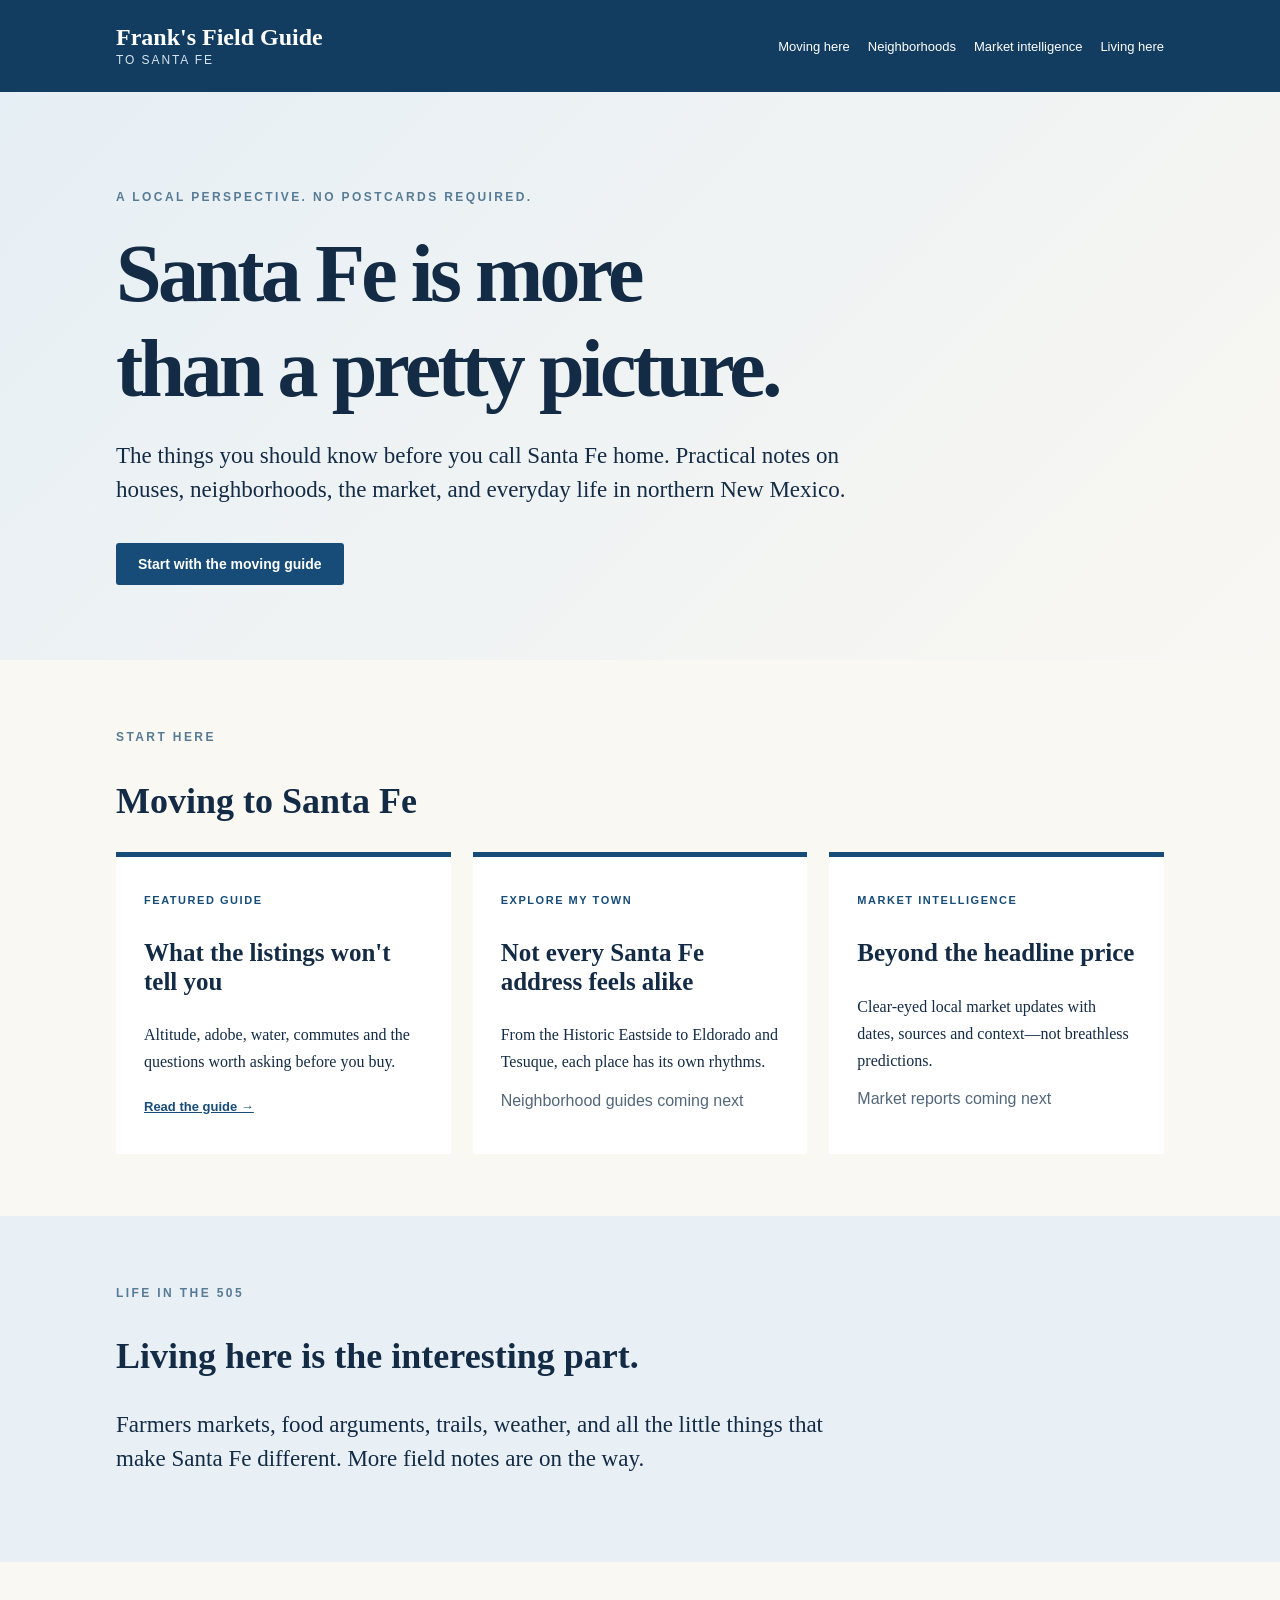
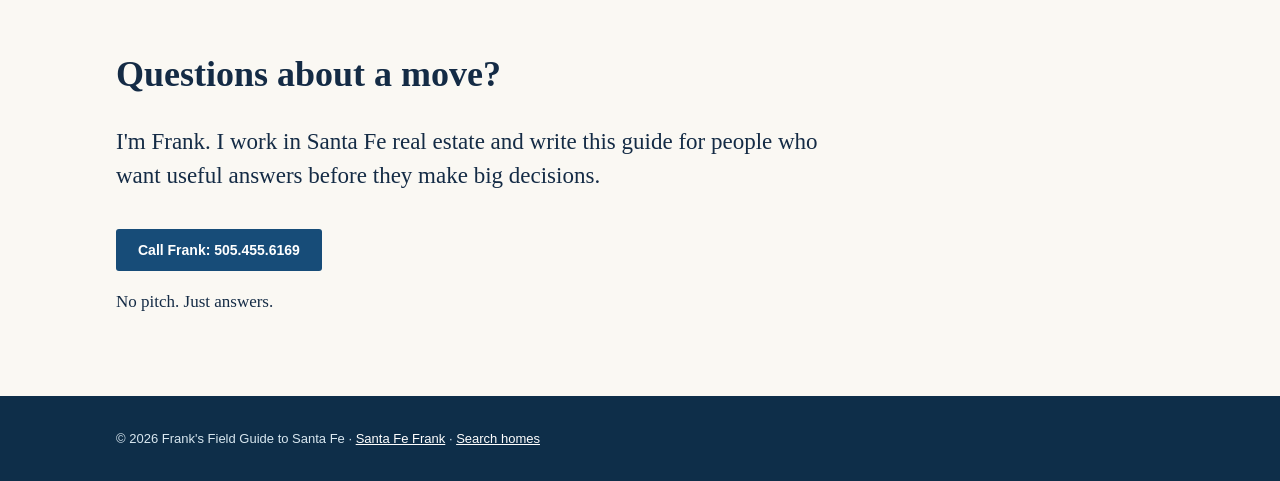
==== index.html @ 2423ae5b "Build Field Guide v0.9 homepage" ====
<!doctype html><html lang="en"><head><meta charset="utf-8"><meta name="viewport" content="width=device-width,initial-scale=1"><meta name="description" content="Frank's Field Guide to Santa Fe: practical local intelligence on moving, neighborhoods, housing and living in Santa Fe, New Mexico."><title>Frank's Field Guide to Santa Fe</title><link rel="stylesheet" href="styles.css"></head><body><header class="mast"><div class="wrap"><a class="brand" href="./">Frank's Field Guide<small>to Santa Fe</small></a><nav aria-label="Main navigation"><a href="#moving">Moving here</a><a href="#neighborhoods">Neighborhoods</a><a href="#market">Market intelligence</a><a href="#living">Living here</a></nav></div></header><main><section class="hero"><div class="wrap"><span class="eyebrow">A local perspective. No postcards required.</span><h1>Santa Fe is more<br>than a pretty picture.</h1><p class="lead">The things you should know before you call Santa Fe home. Practical notes on houses, neighborhoods, the market, and everyday life in northern New Mexico.</p><a class="button" href="moving-to-santa-fe.html">Start with the moving guide</a></div></section><section class="section" id="moving"><div class="wrap"><span class="eyebrow">Start here</span><h2>Moving to Santa Fe</h2><div class="cards"><article class="card"><span class="tag">Featured guide</span><h3>What the listings won't tell you</h3><p>Altitude, adobe, water, commutes and the questions worth asking before you buy.</p><a href="moving-to-santa-fe.html">Read the guide →</a></article><article class="card" id="neighborhoods"><span class="tag">Explore my town</span><h3>Not every Santa Fe address feels alike</h3><p>From the Historic Eastside to Eldorado and Tesuque, each place has its own rhythms.</p><p class="meta">Neighborhood guides coming next</p></article><article class="card" id="market"><span class="tag">Market intelligence</span><h3>Beyond the headline price</h3><p>Clear-eyed local market updates with dates, sources and context—not breathless predictions.</p><p class="meta">Market reports coming next</p></article></div></div></section><section class="section feature" id="living"><div class="wrap"><span class="eyebrow">Life in the 505</span><h2>Living here is the interesting part.</h2><p class="lead">Farmers markets, food arguments, trails, weather, and all the little things that make Santa Fe different. More field notes are on the way.</p></div></section><section class="section"><div class="wrap"><h2>Questions about a move?</h2><p class="lead">I'm Frank. I work in Santa Fe real estate and write this guide for people who want useful answers before they make big decisions.</p><a class="button" href="tel:+15054556169">Call Frank: 505.455.6169</a><p>No pitch. Just answers.</p></div></section></main><footer><div class="wrap">© 2026 Frank's Field Guide to Santa Fe · <a href="https://santafefrank.com">Santa Fe Frank</a> · <a href="https://homes.santafefrank.com">Search homes</a></div></footer></body></html>
---- styles.css ----
:root{--ink:#142b45;--blue:#174c78;--pale:#edf3f7;--cream:#faf8f3;--gold:#ba8754}*{box-sizing:border-box}body{margin:0;background:var(--cream);color:var(--ink);font:17px/1.7 Georgia,serif}a{color:var(--blue)}.wrap{max-width:1100px;margin:auto;padding:0 26px}.mast{background:#123c60;color:white;padding:24px 0}.mast .wrap{display:flex;justify-content:space-between;align-items:center;gap:20px;flex-wrap:wrap}.brand{font-size:24px;font-weight:bold;line-height:1.15;color:white;text-decoration:none}.brand small{display:block;font:12px/1.4 Arial,sans-serif;letter-spacing:.16em;text-transform:uppercase;color:#d7e5ef}nav{display:flex;gap:18px;flex-wrap:wrap}nav a{color:white;text-decoration:none;font:13px Arial,sans-serif}.hero{padding:90px 0 75px;background:linear-gradient(135deg,#e6eff5,#f9f7f2)}.eyebrow{font:700 12px Arial,sans-serif;letter-spacing:.2em;text-transform:uppercase;color:#587b95}h1,h2,h3{line-height:1.15}h1{font-size:clamp(42px,7vw,82px);letter-spacing:-.045em;margin:16px 0}h2{font-size:36px}h3{font-size:25px}p.lead{font-size:23px;max-width:740px;line-height:1.5}.button{display:inline-block;background:var(--blue);color:white;padding:13px 22px;text-decoration:none;font:700 14px Arial,sans-serif;border-radius:3px;margin-top:12px}.section{padding:62px 0}.cards{display:grid;grid-template-columns:repeat(3,1fr);gap:22px}.card{background:white;padding:28px;border-top:5px solid var(--blue);min-height:260px}.card p{font-size:16px}.card a{font:700 13px Arial,sans-serif}.tag{font:700 11px Arial,sans-serif;text-transform:uppercase;letter-spacing:.14em;color:var(--blue)}.feature{background:#e8f0f5}.article{max-width:760px;margin:auto;padding:60px 25px 90px}.article h1{font-size:clamp(40px,6vw,68px)}.article h2{margin-top:52px;font-size:30px}.article p,.article li{font-size:19px}.meta{font:13px Arial,sans-serif;color:#53677a}.cta{background:#123c60;color:white;padding:35px;margin-top:50px}.cta a{color:white}footer{background:#0e2e49;color:#d8e7f0;padding:35px 0;font:13px Arial,sans-serif}footer a{color:white}@media(max-width:700px){.cards{grid-template-columns:1fr}.hero{padding:60px 0}.mast .wrap{display:block}nav{margin-top:18px}.card{min-height:auto}}
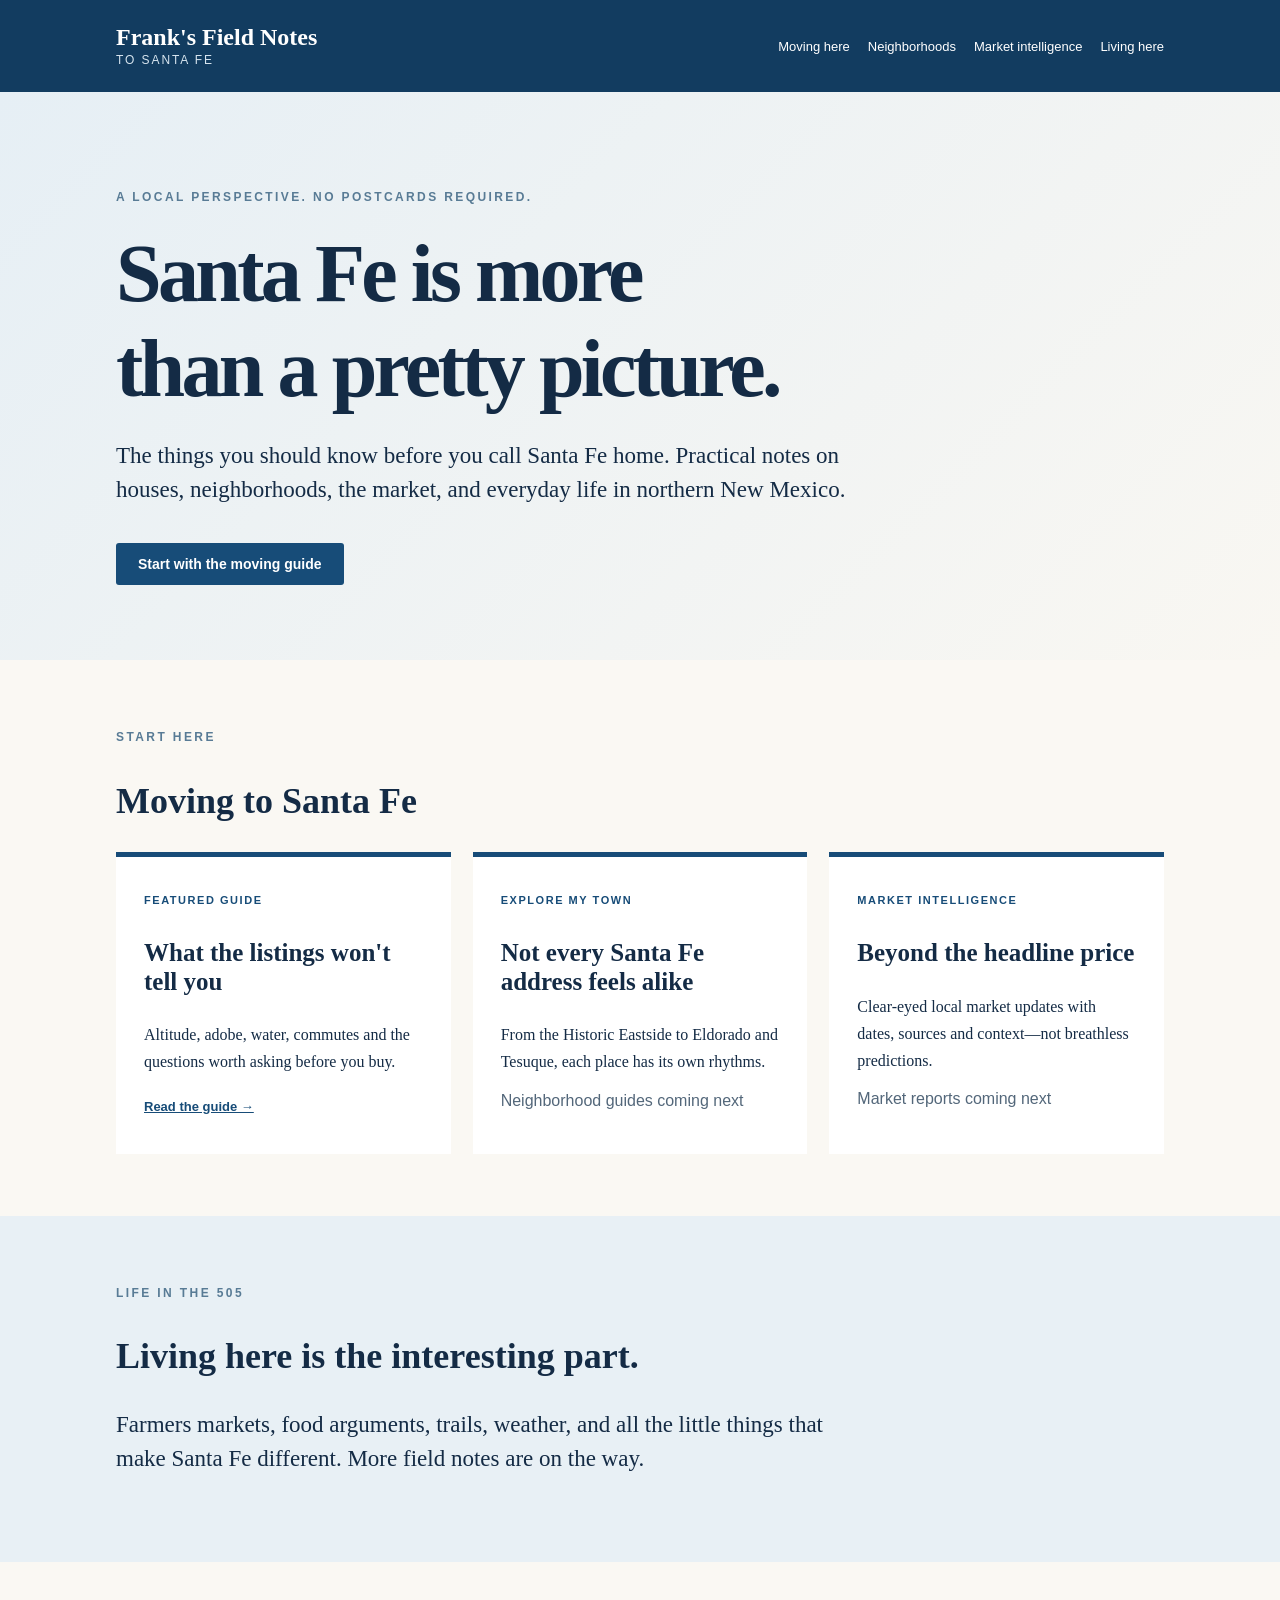
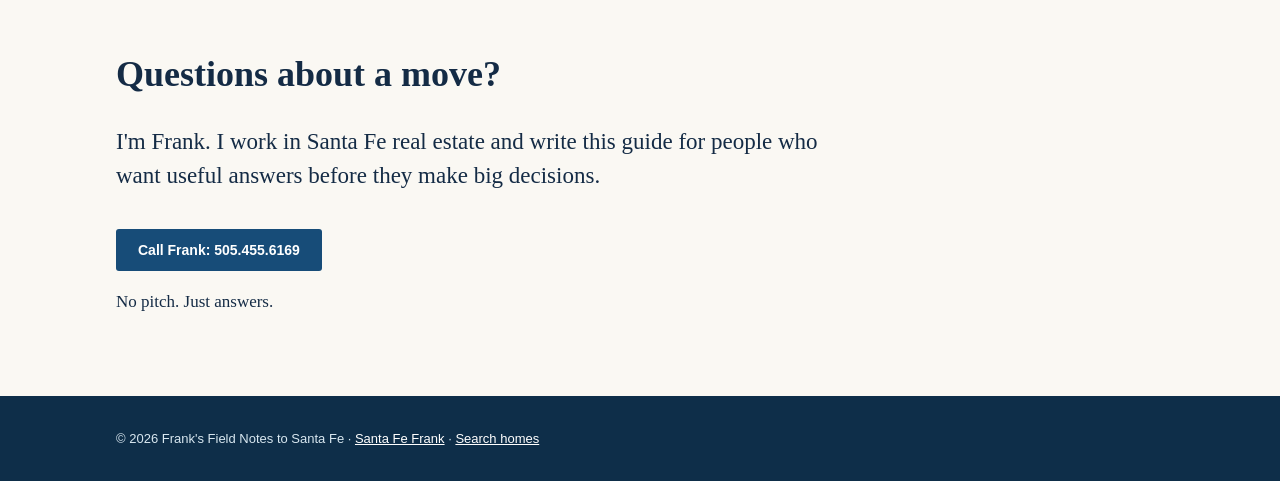
==== commit b2305abd: "Rename publication to Frank's Field Notes" ====
--- a/index.html
+++ b/index.html
@@ -1 +1 @@
-<!doctype html><html lang="en"><head><meta charset="utf-8"><meta name="viewport" content="width=device-width,initial-scale=1"><meta name="description" content="Frank's Field Guide to Santa Fe: practical local intelligence on moving, neighborhoods, housing and living in Santa Fe, New Mexico."><title>Frank's Field Guide to Santa Fe</title><link rel="stylesheet" href="styles.css"></head><body><header class="mast"><div class="wrap"><a class="brand" href="./">Frank's Field Guide<small>to Santa Fe</small></a><nav aria-label="Main navigation"><a href="#moving">Moving here</a><a href="#neighborhoods">Neighborhoods</a><a href="#market">Market intelligence</a><a href="#living">Living here</a></nav></div></header><main><section class="hero"><div class="wrap"><span class="eyebrow">A local perspective. No postcards required.</span><h1>Santa Fe is more<br>than a pretty picture.</h1><p class="lead">The things you should know before you call Santa Fe home. Practical notes on houses, neighborhoods, the market, and everyday life in northern New Mexico.</p><a class="button" href="moving-to-santa-fe.html">Start with the moving guide</a></div></section><section class="section" id="moving"><div class="wrap"><span class="eyebrow">Start here</span><h2>Moving to Santa Fe</h2><div class="cards"><article class="card"><span class="tag">Featured guide</span><h3>What the listings won't tell you</h3><p>Altitude, adobe, water, commutes and the questions worth asking before you buy.</p><a href="moving-to-santa-fe.html">Read the guide →</a></article><article class="card" id="neighborhoods"><span class="tag">Explore my town</span><h3>Not every Santa Fe address feels alike</h3><p>From the Historic Eastside to Eldorado and Tesuque, each place has its own rhythms.</p><p class="meta">Neighborhood guides coming next</p></article><article class="card" id="market"><span class="tag">Market intelligence</span><h3>Beyond the headline price</h3><p>Clear-eyed local market updates with dates, sources and context—not breathless predictions.</p><p class="meta">Market reports coming next</p></article></div></div></section><section class="section feature" id="living"><div class="wrap"><span class="eyebrow">Life in the 505</span><h2>Living here is the interesting part.</h2><p class="lead">Farmers markets, food arguments, trails, weather, and all the little things that make Santa Fe different. More field notes are on the way.</p></div></section><section class="section"><div class="wrap"><h2>Questions about a move?</h2><p class="lead">I'm Frank. I work in Santa Fe real estate and write this guide for people who want useful answers before they make big decisions.</p><a class="button" href="tel:+15054556169">Call Frank: 505.455.6169</a><p>No pitch. Just answers.</p></div></section></main><footer><div class="wrap">© 2026 Frank's Field Guide to Santa Fe · <a href="https://santafefrank.com">Santa Fe Frank</a> · <a href="https://homes.santafefrank.com">Search homes</a></div></footer></body></html>+<!doctype html><html lang="en"><head><meta charset="utf-8"><meta name="viewport" content="width=device-width,initial-scale=1"><meta name="description" content="Frank's Field Notes to Santa Fe: practical local intelligence on moving, neighborhoods, housing and living in Santa Fe, New Mexico."><title>Frank's Field Notes to Santa Fe</title><link rel="stylesheet" href="styles.css"></head><body><header class="mast"><div class="wrap"><a class="brand" href="./">Frank's Field Notes<small>to Santa Fe</small></a><nav aria-label="Main navigation"><a href="#moving">Moving here</a><a href="#neighborhoods">Neighborhoods</a><a href="#market">Market intelligence</a><a href="#living">Living here</a></nav></div></header><main><section class="hero"><div class="wrap"><span class="eyebrow">A local perspective. No postcards required.</span><h1>Santa Fe is more<br>than a pretty picture.</h1><p class="lead">The things you should know before you call Santa Fe home. Practical notes on houses, neighborhoods, the market, and everyday life in northern New Mexico.</p><a class="button" href="moving-to-santa-fe.html">Start with the moving guide</a></div></section><section class="section" id="moving"><div class="wrap"><span class="eyebrow">Start here</span><h2>Moving to Santa Fe</h2><div class="cards"><article class="card"><span class="tag">Featured guide</span><h3>What the listings won't tell you</h3><p>Altitude, adobe, water, commutes and the questions worth asking before you buy.</p><a href="moving-to-santa-fe.html">Read the guide →</a></article><article class="card" id="neighborhoods"><span class="tag">Explore my town</span><h3>Not every Santa Fe address feels alike</h3><p>From the Historic Eastside to Eldorado and Tesuque, each place has its own rhythms.</p><p class="meta">Neighborhood guides coming next</p></article><article class="card" id="market"><span class="tag">Market intelligence</span><h3>Beyond the headline price</h3><p>Clear-eyed local market updates with dates, sources and context—not breathless predictions.</p><p class="meta">Market reports coming next</p></article></div></div></section><section class="section feature" id="living"><div class="wrap"><span class="eyebrow">Life in the 505</span><h2>Living here is the interesting part.</h2><p class="lead">Farmers markets, food arguments, trails, weather, and all the little things that make Santa Fe different. More field notes are on the way.</p></div></section><section class="section"><div class="wrap"><h2>Questions about a move?</h2><p class="lead">I'm Frank. I work in Santa Fe real estate and write this guide for people who want useful answers before they make big decisions.</p><a class="button" href="tel:+15054556169">Call Frank: 505.455.6169</a><p>No pitch. Just answers.</p></div></section></main><footer><div class="wrap">© 2026 Frank's Field Notes to Santa Fe · <a href="https://santafefrank.com">Santa Fe Frank</a> · <a href="https://homes.santafefrank.com">Search homes</a></div></footer></body></html>
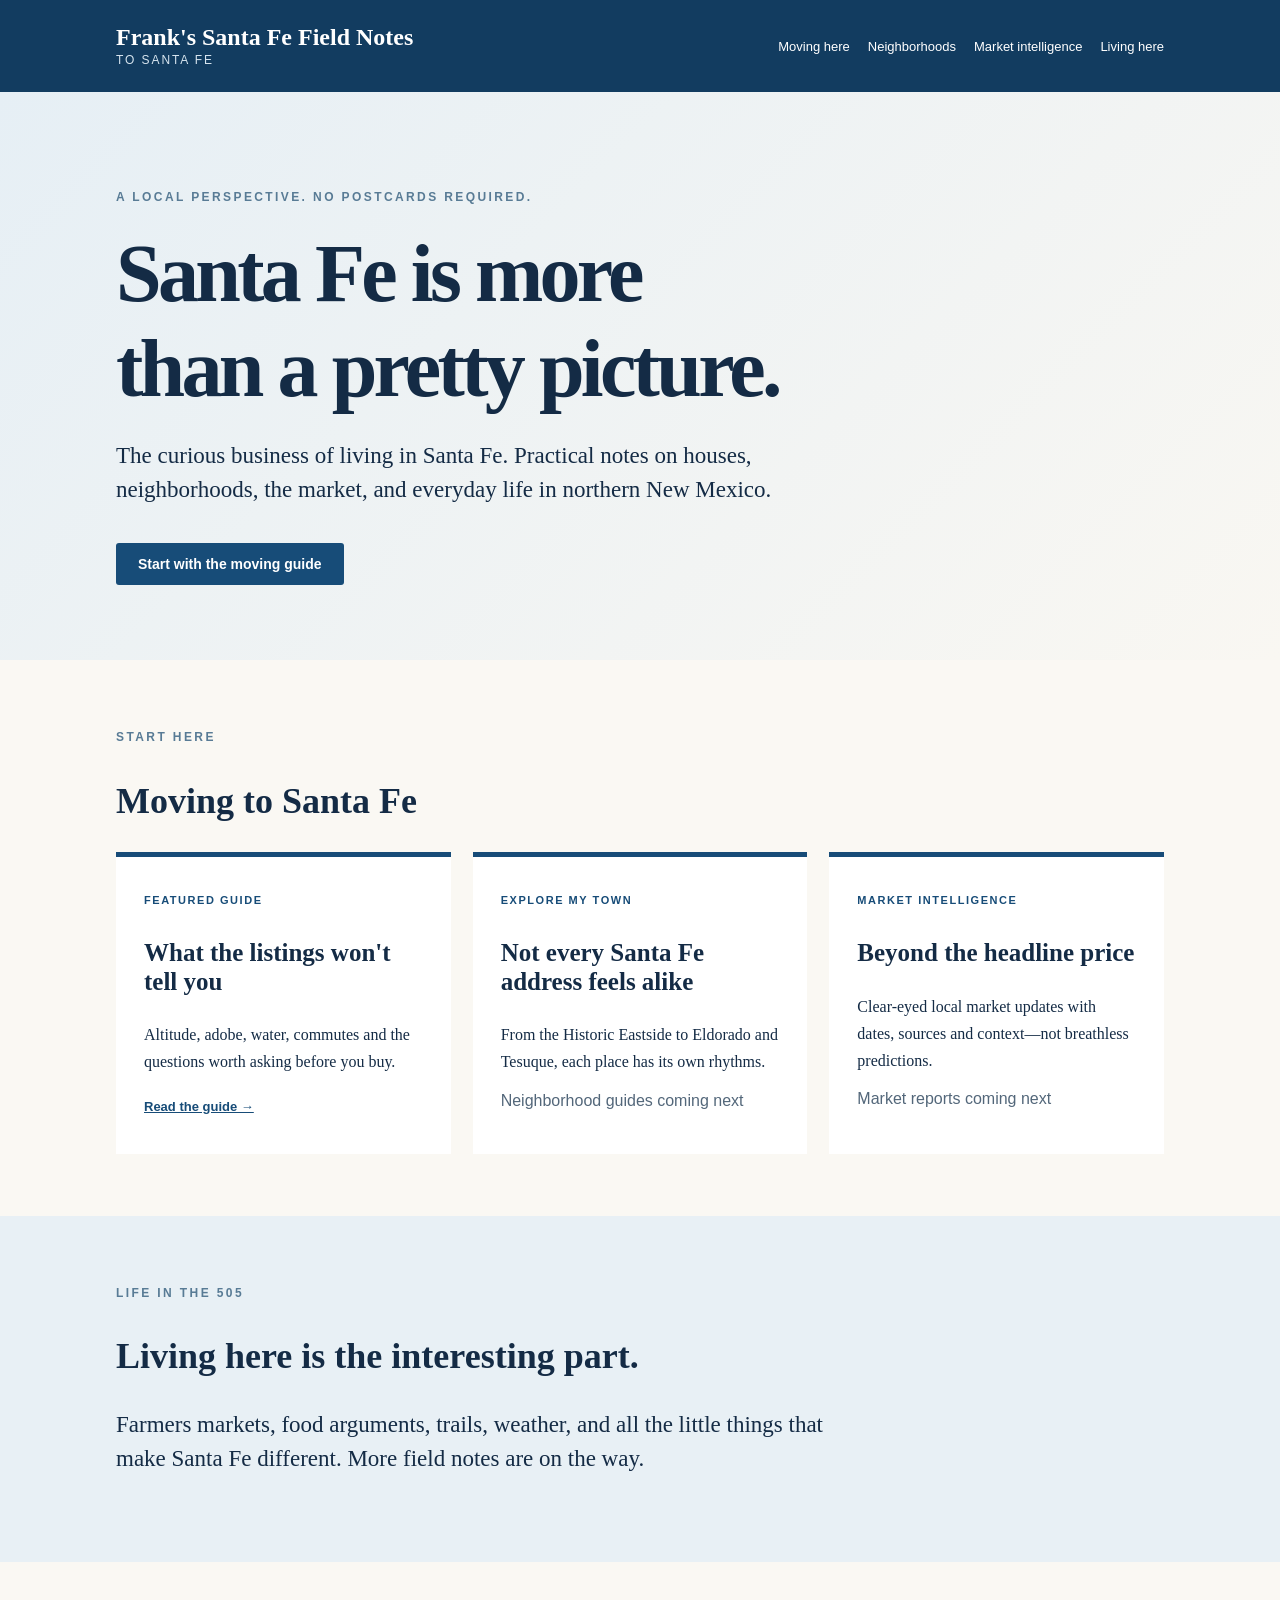
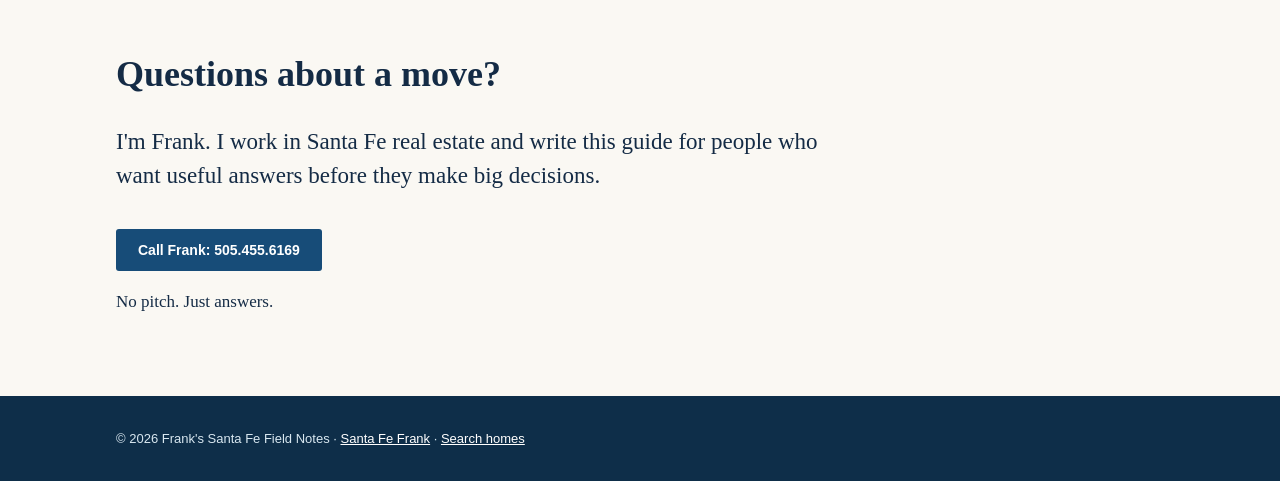
==== commit c3835cfe: "Adopt Frank's Santa Fe Field Notes publication name" ====
--- a/index.html
+++ b/index.html
@@ -1 +1 @@
-<!doctype html><html lang="en"><head><meta charset="utf-8"><meta name="viewport" content="width=device-width,initial-scale=1"><meta name="description" content="Frank's Field Notes to Santa Fe: practical local intelligence on moving, neighborhoods, housing and living in Santa Fe, New Mexico."><title>Frank's Field Notes to Santa Fe</title><link rel="stylesheet" href="styles.css"></head><body><header class="mast"><div class="wrap"><a class="brand" href="./">Frank's Field Notes<small>to Santa Fe</small></a><nav aria-label="Main navigation"><a href="#moving">Moving here</a><a href="#neighborhoods">Neighborhoods</a><a href="#market">Market intelligence</a><a href="#living">Living here</a></nav></div></header><main><section class="hero"><div class="wrap"><span class="eyebrow">A local perspective. No postcards required.</span><h1>Santa Fe is more<br>than a pretty picture.</h1><p class="lead">The things you should know before you call Santa Fe home. Practical notes on houses, neighborhoods, the market, and everyday life in northern New Mexico.</p><a class="button" href="moving-to-santa-fe.html">Start with the moving guide</a></div></section><section class="section" id="moving"><div class="wrap"><span class="eyebrow">Start here</span><h2>Moving to Santa Fe</h2><div class="cards"><article class="card"><span class="tag">Featured guide</span><h3>What the listings won't tell you</h3><p>Altitude, adobe, water, commutes and the questions worth asking before you buy.</p><a href="moving-to-santa-fe.html">Read the guide →</a></article><article class="card" id="neighborhoods"><span class="tag">Explore my town</span><h3>Not every Santa Fe address feels alike</h3><p>From the Historic Eastside to Eldorado and Tesuque, each place has its own rhythms.</p><p class="meta">Neighborhood guides coming next</p></article><article class="card" id="market"><span class="tag">Market intelligence</span><h3>Beyond the headline price</h3><p>Clear-eyed local market updates with dates, sources and context—not breathless predictions.</p><p class="meta">Market reports coming next</p></article></div></div></section><section class="section feature" id="living"><div class="wrap"><span class="eyebrow">Life in the 505</span><h2>Living here is the interesting part.</h2><p class="lead">Farmers markets, food arguments, trails, weather, and all the little things that make Santa Fe different. More field notes are on the way.</p></div></section><section class="section"><div class="wrap"><h2>Questions about a move?</h2><p class="lead">I'm Frank. I work in Santa Fe real estate and write this guide for people who want useful answers before they make big decisions.</p><a class="button" href="tel:+15054556169">Call Frank: 505.455.6169</a><p>No pitch. Just answers.</p></div></section></main><footer><div class="wrap">© 2026 Frank's Field Notes to Santa Fe · <a href="https://santafefrank.com">Santa Fe Frank</a> · <a href="https://homes.santafefrank.com">Search homes</a></div></footer></body></html>+<!doctype html><html lang="en"><head><meta charset="utf-8"><meta name="viewport" content="width=device-width,initial-scale=1"><meta name="description" content="Frank's Santa Fe Field Notes: practical local intelligence on moving, neighborhoods, housing and living in Santa Fe, New Mexico."><title>Frank's Santa Fe Field Notes</title><link rel="stylesheet" href="styles.css"></head><body><header class="mast"><div class="wrap"><a class="brand" href="./">Frank's Santa Fe Field Notes<small>to Santa Fe</small></a><nav aria-label="Main navigation"><a href="#moving">Moving here</a><a href="#neighborhoods">Neighborhoods</a><a href="#market">Market intelligence</a><a href="#living">Living here</a></nav></div></header><main><section class="hero"><div class="wrap"><span class="eyebrow">A local perspective. No postcards required.</span><h1>Santa Fe is more<br>than a pretty picture.</h1><p class="lead">The curious business of living in Santa Fe. Practical notes on houses, neighborhoods, the market, and everyday life in northern New Mexico.</p><a class="button" href="moving-to-santa-fe.html">Start with the moving guide</a></div></section><section class="section" id="moving"><div class="wrap"><span class="eyebrow">Start here</span><h2>Moving to Santa Fe</h2><div class="cards"><article class="card"><span class="tag">Featured guide</span><h3>What the listings won't tell you</h3><p>Altitude, adobe, water, commutes and the questions worth asking before you buy.</p><a href="moving-to-santa-fe.html">Read the guide →</a></article><article class="card" id="neighborhoods"><span class="tag">Explore my town</span><h3>Not every Santa Fe address feels alike</h3><p>From the Historic Eastside to Eldorado and Tesuque, each place has its own rhythms.</p><p class="meta">Neighborhood guides coming next</p></article><article class="card" id="market"><span class="tag">Market intelligence</span><h3>Beyond the headline price</h3><p>Clear-eyed local market updates with dates, sources and context—not breathless predictions.</p><p class="meta">Market reports coming next</p></article></div></div></section><section class="section feature" id="living"><div class="wrap"><span class="eyebrow">Life in the 505</span><h2>Living here is the interesting part.</h2><p class="lead">Farmers markets, food arguments, trails, weather, and all the little things that make Santa Fe different. More field notes are on the way.</p></div></section><section class="section"><div class="wrap"><h2>Questions about a move?</h2><p class="lead">I'm Frank. I work in Santa Fe real estate and write this guide for people who want useful answers before they make big decisions.</p><a class="button" href="tel:+15054556169">Call Frank: 505.455.6169</a><p>No pitch. Just answers.</p></div></section></main><footer><div class="wrap">© 2026 Frank's Santa Fe Field Notes · <a href="https://santafefrank.com">Santa Fe Frank</a> · <a href="https://homes.santafefrank.com">Search homes</a></div></footer></body></html>
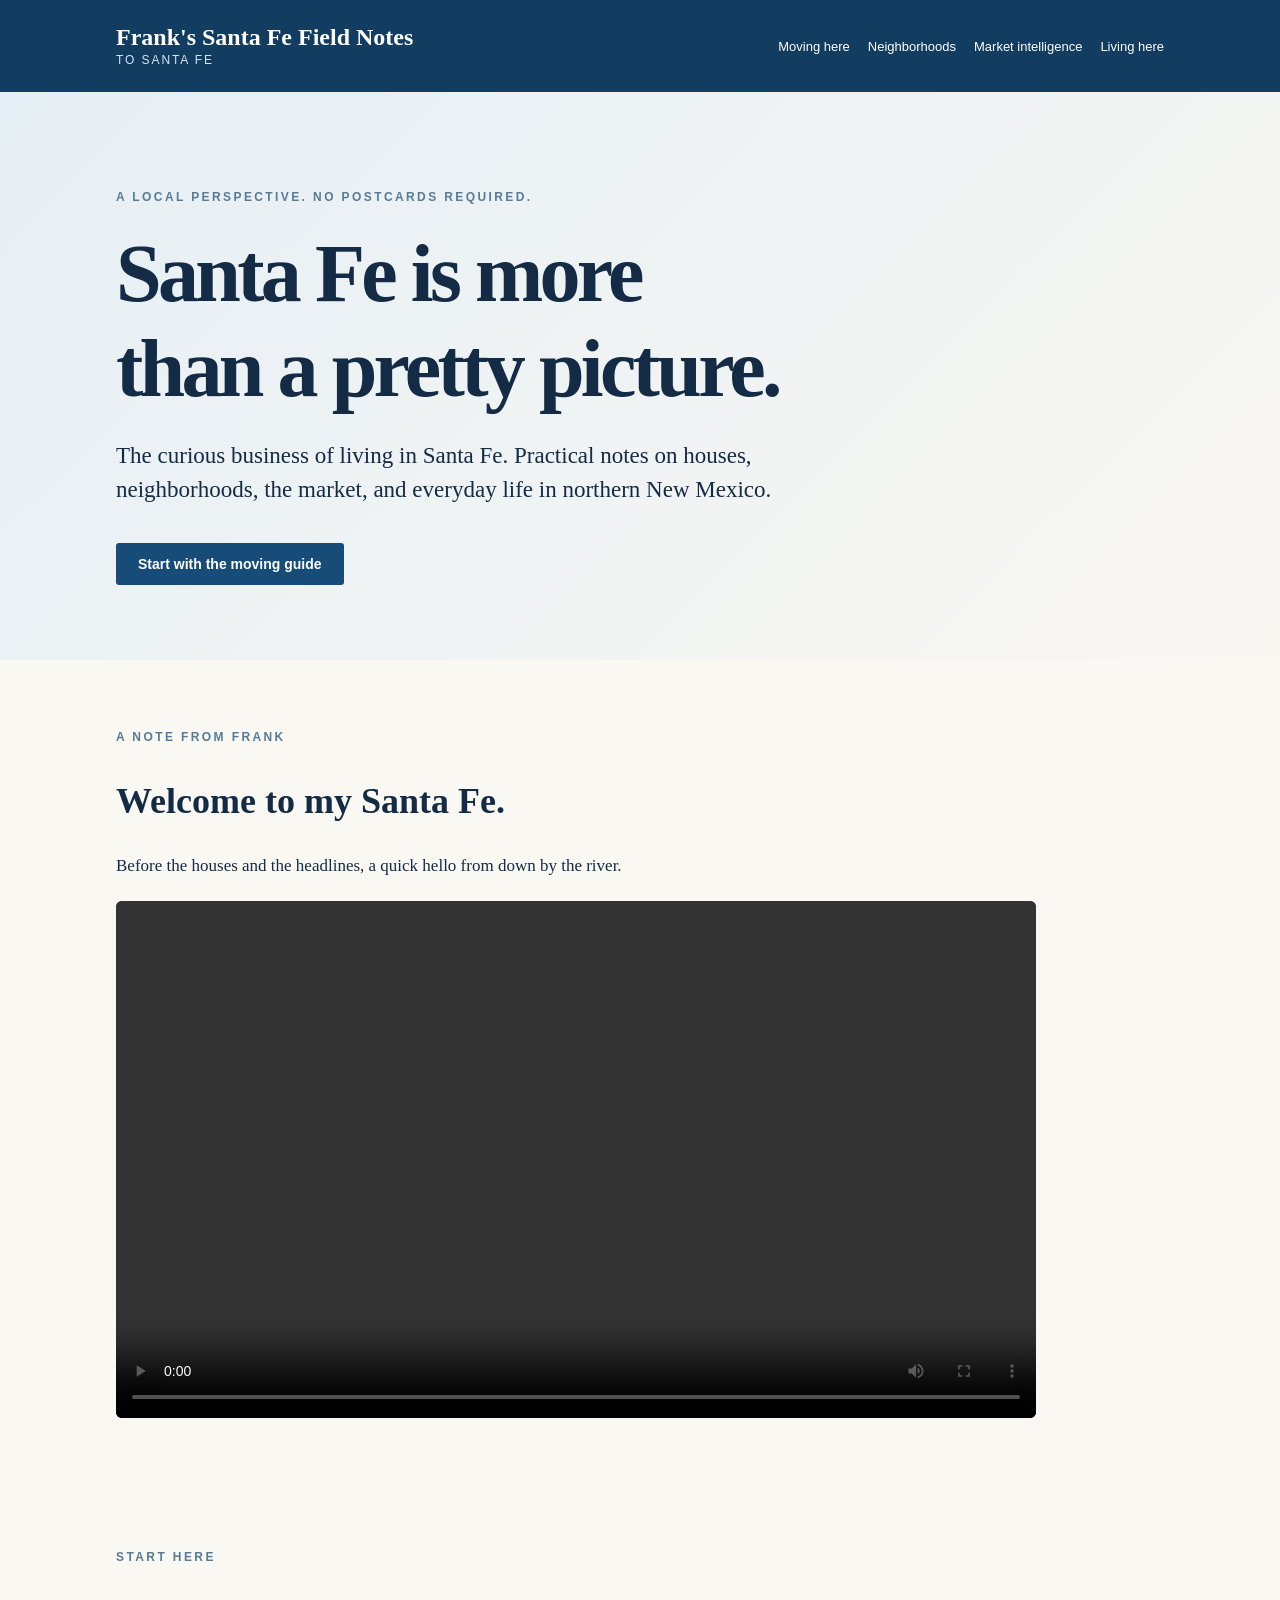
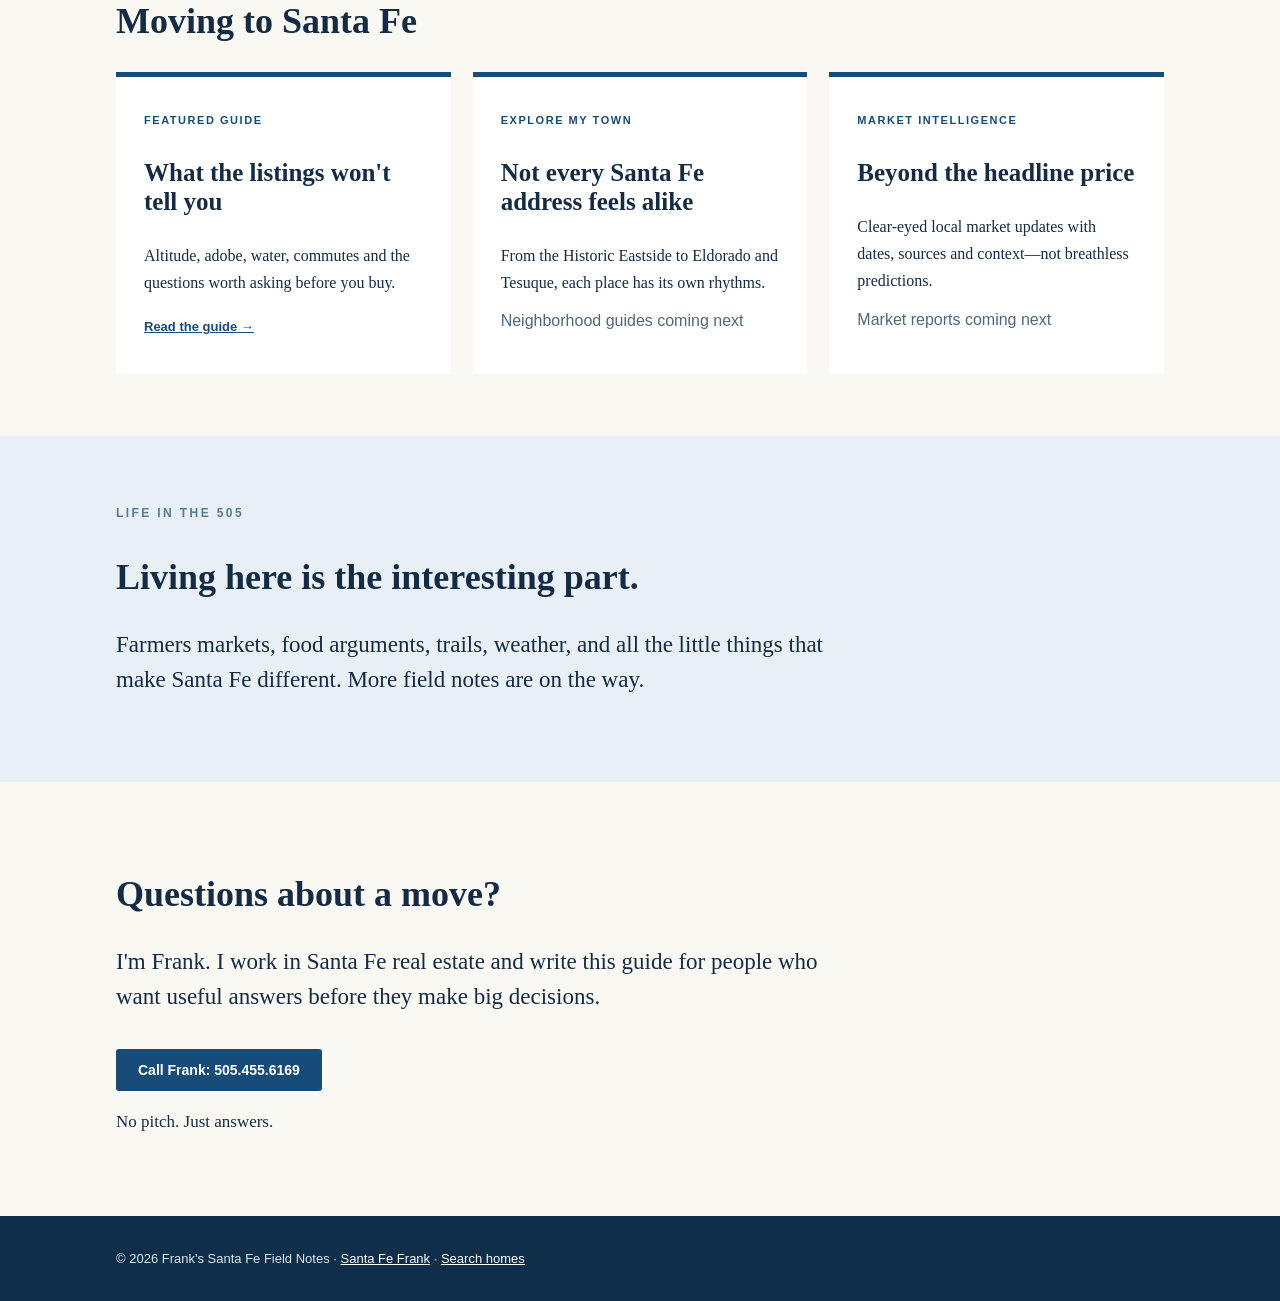
==== commit 5357bebc: "Add Frank's approved riverside introduction to homepage" ====
--- a/index.html
+++ b/index.html
@@ -1 +1 @@
-<!doctype html><html lang="en"><head><meta charset="utf-8"><meta name="viewport" content="width=device-width,initial-scale=1"><meta name="description" content="Frank's Santa Fe Field Notes: practical local intelligence on moving, neighborhoods, housing and living in Santa Fe, New Mexico."><title>Frank's Santa Fe Field Notes</title><link rel="stylesheet" href="styles.css"></head><body><header class="mast"><div class="wrap"><a class="brand" href="./">Frank's Santa Fe Field Notes<small>to Santa Fe</small></a><nav aria-label="Main navigation"><a href="#moving">Moving here</a><a href="#neighborhoods">Neighborhoods</a><a href="#market">Market intelligence</a><a href="#living">Living here</a></nav></div></header><main><section class="hero"><div class="wrap"><span class="eyebrow">A local perspective. No postcards required.</span><h1>Santa Fe is more<br>than a pretty picture.</h1><p class="lead">The curious business of living in Santa Fe. Practical notes on houses, neighborhoods, the market, and everyday life in northern New Mexico.</p><a class="button" href="moving-to-santa-fe.html">Start with the moving guide</a></div></section><section class="section" id="moving"><div class="wrap"><span class="eyebrow">Start here</span><h2>Moving to Santa Fe</h2><div class="cards"><article class="card"><span class="tag">Featured guide</span><h3>What the listings won't tell you</h3><p>Altitude, adobe, water, commutes and the questions worth asking before you buy.</p><a href="moving-to-santa-fe.html">Read the guide →</a></article><article class="card" id="neighborhoods"><span class="tag">Explore my town</span><h3>Not every Santa Fe address feels alike</h3><p>From the Historic Eastside to Eldorado and Tesuque, each place has its own rhythms.</p><p class="meta">Neighborhood guides coming next</p></article><article class="card" id="market"><span class="tag">Market intelligence</span><h3>Beyond the headline price</h3><p>Clear-eyed local market updates with dates, sources and context—not breathless predictions.</p><p class="meta">Market reports coming next</p></article></div></div></section><section class="section feature" id="living"><div class="wrap"><span class="eyebrow">Life in the 505</span><h2>Living here is the interesting part.</h2><p class="lead">Farmers markets, food arguments, trails, weather, and all the little things that make Santa Fe different. More field notes are on the way.</p></div></section><section class="section"><div class="wrap"><h2>Questions about a move?</h2><p class="lead">I'm Frank. I work in Santa Fe real estate and write this guide for people who want useful answers before they make big decisions.</p><a class="button" href="tel:+15054556169">Call Frank: 505.455.6169</a><p>No pitch. Just answers.</p></div></section></main><footer><div class="wrap">© 2026 Frank's Santa Fe Field Notes · <a href="https://santafefrank.com">Santa Fe Frank</a> · <a href="https://homes.santafefrank.com">Search homes</a></div></footer></body></html>+<!doctype html><html lang="en"><head><meta charset="utf-8"><meta name="viewport" content="width=device-width,initial-scale=1"><meta name="description" content="Frank's Santa Fe Field Notes: practical local intelligence on moving, neighborhoods, housing and living in Santa Fe, New Mexico."><title>Frank's Santa Fe Field Notes</title><link rel="stylesheet" href="styles.css"></head><body><header class="mast"><div class="wrap"><a class="brand" href="./">Frank's Santa Fe Field Notes<small>to Santa Fe</small></a><nav aria-label="Main navigation"><a href="#moving">Moving here</a><a href="#neighborhoods">Neighborhoods</a><a href="#market">Market intelligence</a><a href="#living">Living here</a></nav></div></header><main><section class="hero"><div class="wrap"><span class="eyebrow">A local perspective. No postcards required.</span><h1>Santa Fe is more<br>than a pretty picture.</h1><p class="lead">The curious business of living in Santa Fe. Practical notes on houses, neighborhoods, the market, and everyday life in northern New Mexico.</p><a class="button" href="moving-to-santa-fe.html">Start with the moving guide</a></div></section><section class="section intro-film" aria-labelledby="intro-film-title"><div class="wrap"><span class="eyebrow">A note from Frank</span><h2 id="intro-film-title">Welcome to my Santa Fe.</h2><p>Before the houses and the headlines, a quick hello from down by the river.</p><video controls playsinline preload="metadata" style="display:block;width:100%;max-width:920px;aspect-ratio:16/9;background:#102b43;border-radius:6px;margin-top:1.25rem" aria-label="Frank introduces Santa Fe Field Notes"><source src="Franks_Santa_Fe_Field_Notes_Intro_v3_clean_audio.mp4" type="video/mp4">Your browser does not support video playback. <a href="Franks_Santa_Fe_Field_Notes_Intro_v3_clean_audio.mp4">Watch the introduction</a>.</video></div></section><section class="section" id="moving"><div class="wrap"><span class="eyebrow">Start here</span><h2>Moving to Santa Fe</h2><div class="cards"><article class="card"><span class="tag">Featured guide</span><h3>What the listings won't tell you</h3><p>Altitude, adobe, water, commutes and the questions worth asking before you buy.</p><a href="moving-to-santa-fe.html">Read the guide →</a></article><article class="card" id="neighborhoods"><span class="tag">Explore my town</span><h3>Not every Santa Fe address feels alike</h3><p>From the Historic Eastside to Eldorado and Tesuque, each place has its own rhythms.</p><p class="meta">Neighborhood guides coming next</p></article><article class="card" id="market"><span class="tag">Market intelligence</span><h3>Beyond the headline price</h3><p>Clear-eyed local market updates with dates, sources and context—not breathless predictions.</p><p class="meta">Market reports coming next</p></article></div></div></section><section class="section feature" id="living"><div class="wrap"><span class="eyebrow">Life in the 505</span><h2>Living here is the interesting part.</h2><p class="lead">Farmers markets, food arguments, trails, weather, and all the little things that make Santa Fe different. More field notes are on the way.</p></div></section><section class="section"><div class="wrap"><h2>Questions about a move?</h2><p class="lead">I'm Frank. I work in Santa Fe real estate and write this guide for people who want useful answers before they make big decisions.</p><a class="button" href="tel:+15054556169">Call Frank: 505.455.6169</a><p>No pitch. Just answers.</p></div></section></main><footer><div class="wrap">© 2026 Frank's Santa Fe Field Notes · <a href="https://santafefrank.com">Santa Fe Frank</a> · <a href="https://homes.santafefrank.com">Search homes</a></div></footer></body></html>
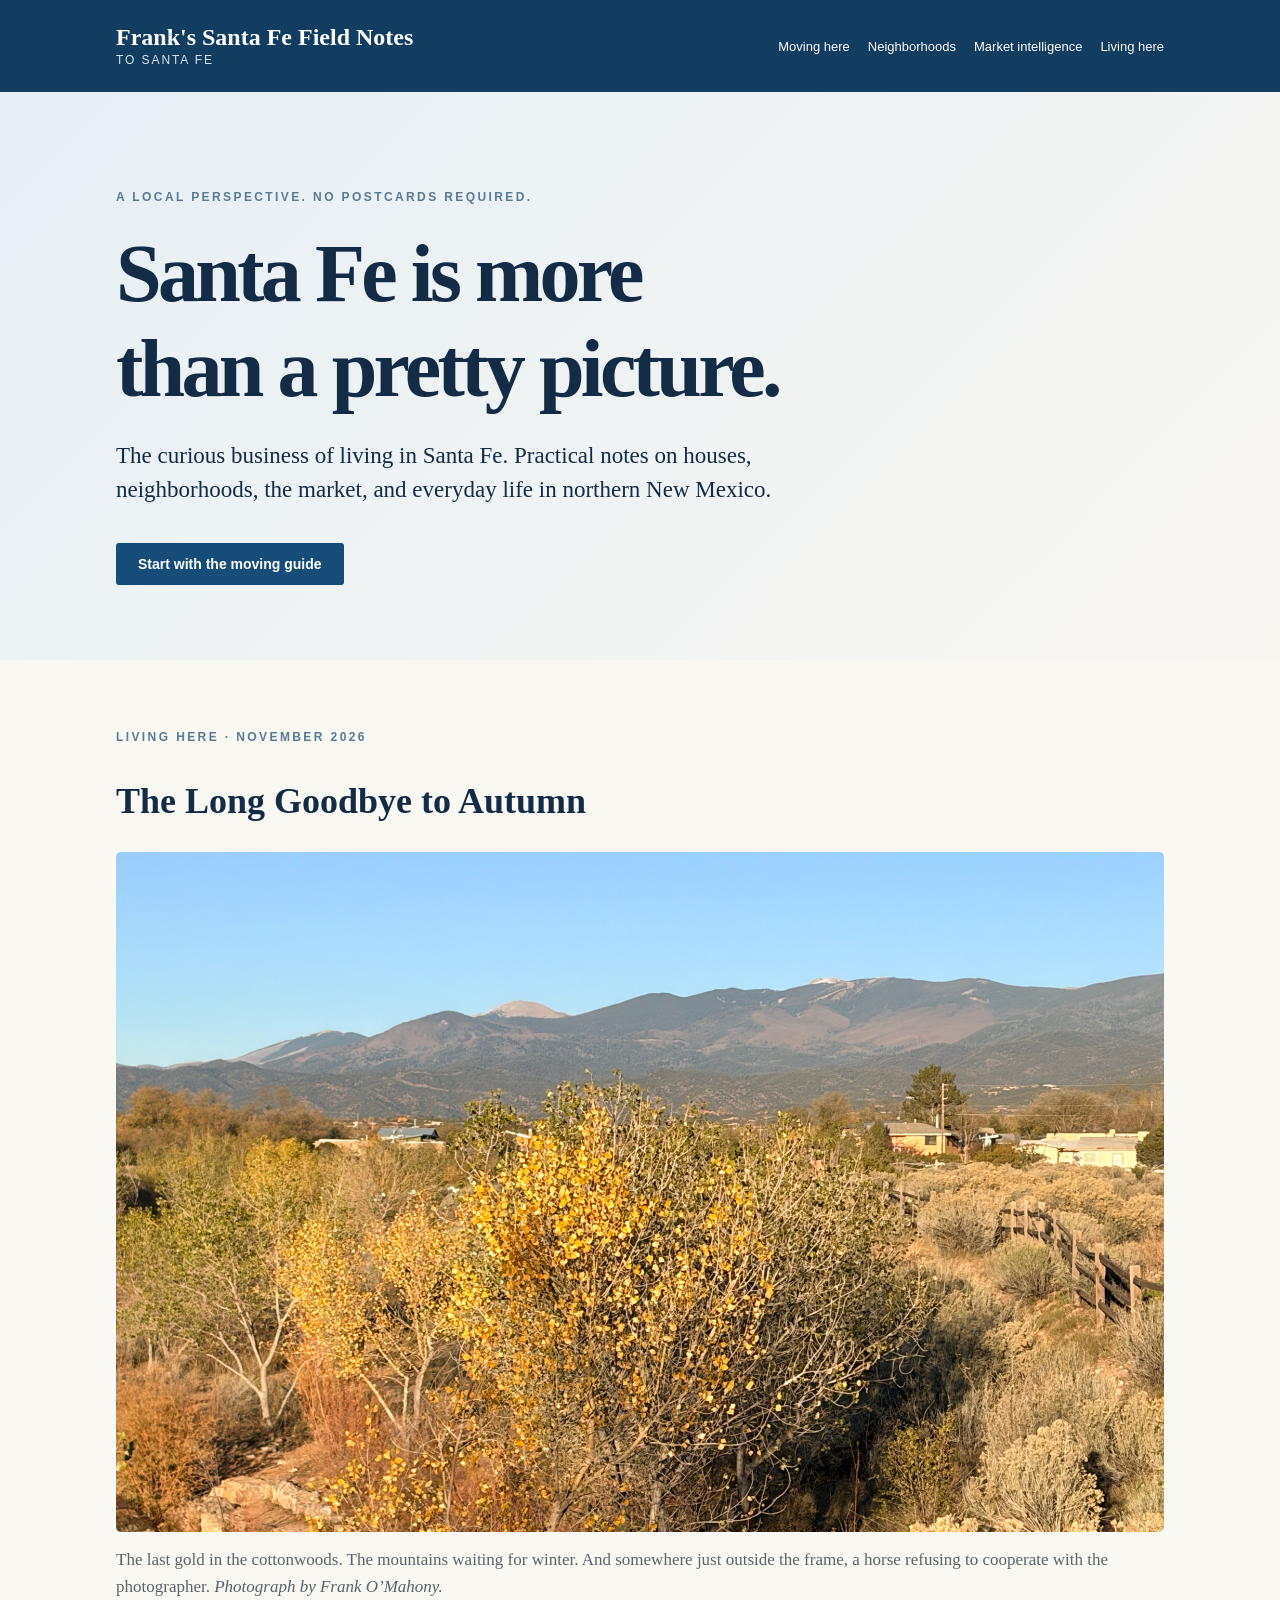
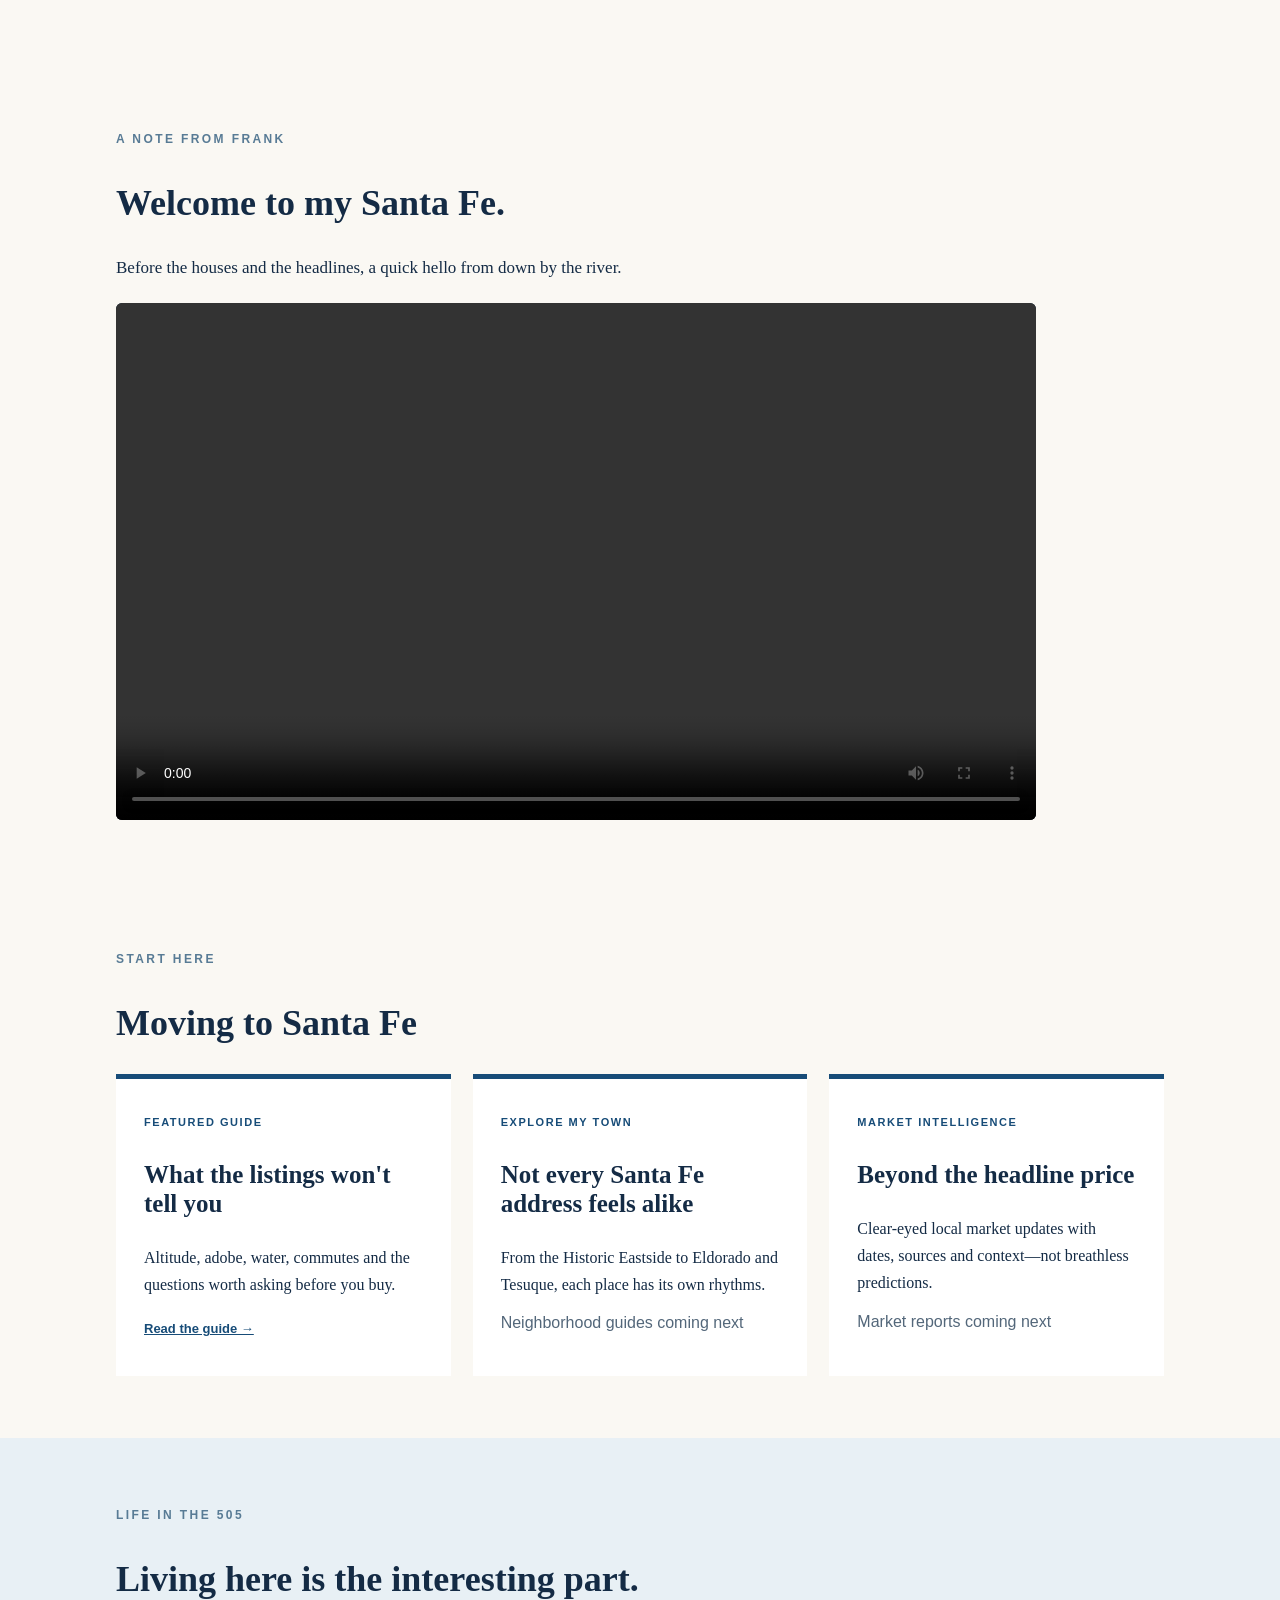
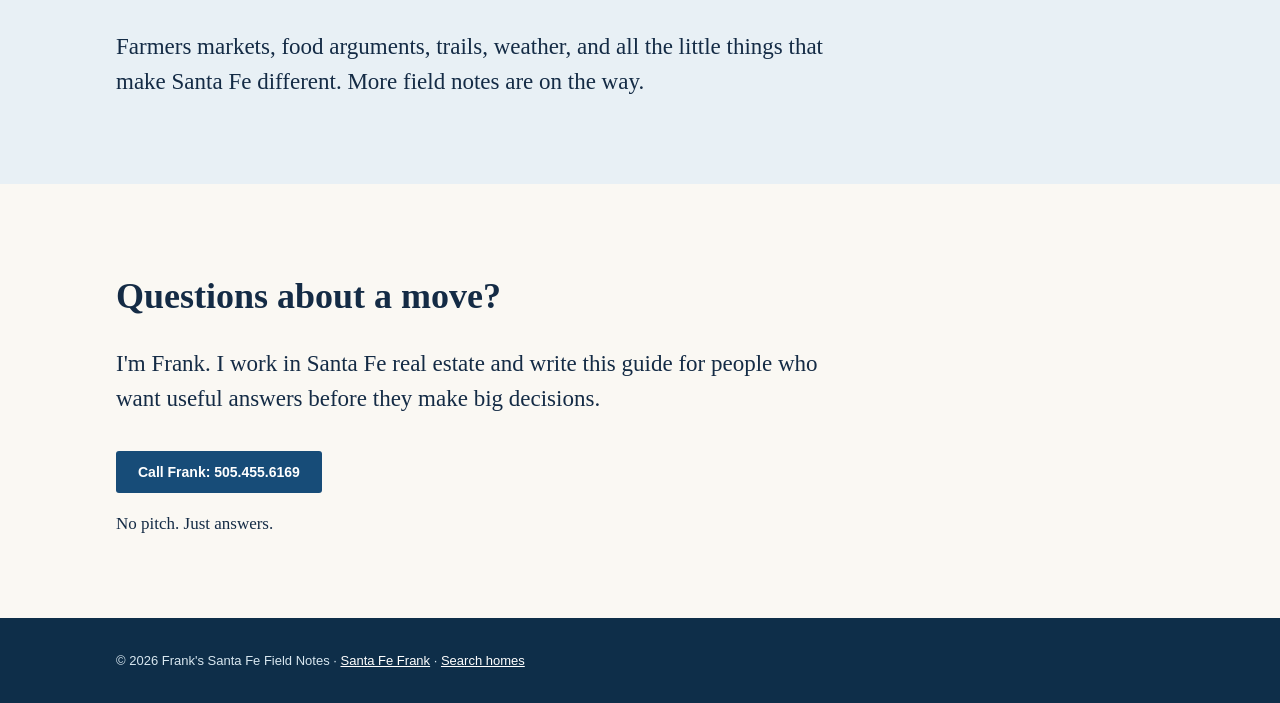
==== commit d32000af: "Feature Frank's late autumn Santa Fe photograph on homepage" ====
--- a/index.html
+++ b/index.html
@@ -1 +1 @@
-<!doctype html><html lang="en"><head><meta charset="utf-8"><meta name="viewport" content="width=device-width,initial-scale=1"><meta name="description" content="Frank's Santa Fe Field Notes: practical local intelligence on moving, neighborhoods, housing and living in Santa Fe, New Mexico."><title>Frank's Santa Fe Field Notes</title><link rel="stylesheet" href="styles.css"></head><body><header class="mast"><div class="wrap"><a class="brand" href="./">Frank's Santa Fe Field Notes<small>to Santa Fe</small></a><nav aria-label="Main navigation"><a href="#moving">Moving here</a><a href="#neighborhoods">Neighborhoods</a><a href="#market">Market intelligence</a><a href="#living">Living here</a></nav></div></header><main><section class="hero"><div class="wrap"><span class="eyebrow">A local perspective. No postcards required.</span><h1>Santa Fe is more<br>than a pretty picture.</h1><p class="lead">The curious business of living in Santa Fe. Practical notes on houses, neighborhoods, the market, and everyday life in northern New Mexico.</p><a class="button" href="moving-to-santa-fe.html">Start with the moving guide</a></div></section><section class="section intro-film" aria-labelledby="intro-film-title"><div class="wrap"><span class="eyebrow">A note from Frank</span><h2 id="intro-film-title">Welcome to my Santa Fe.</h2><p>Before the houses and the headlines, a quick hello from down by the river.</p><video controls playsinline preload="metadata" style="display:block;width:100%;max-width:920px;aspect-ratio:16/9;background:#102b43;border-radius:6px;margin-top:1.25rem" aria-label="Frank introduces Santa Fe Field Notes"><source src="Franks_Santa_Fe_Field_Notes_Intro_v3_clean_audio.mp4" type="video/mp4">Your browser does not support video playback. <a href="Franks_Santa_Fe_Field_Notes_Intro_v3_clean_audio.mp4">Watch the introduction</a>.</video></div></section><section class="section" id="moving"><div class="wrap"><span class="eyebrow">Start here</span><h2>Moving to Santa Fe</h2><div class="cards"><article class="card"><span class="tag">Featured guide</span><h3>What the listings won't tell you</h3><p>Altitude, adobe, water, commutes and the questions worth asking before you buy.</p><a href="moving-to-santa-fe.html">Read the guide →</a></article><article class="card" id="neighborhoods"><span class="tag">Explore my town</span><h3>Not every Santa Fe address feels alike</h3><p>From the Historic Eastside to Eldorado and Tesuque, each place has its own rhythms.</p><p class="meta">Neighborhood guides coming next</p></article><article class="card" id="market"><span class="tag">Market intelligence</span><h3>Beyond the headline price</h3><p>Clear-eyed local market updates with dates, sources and context—not breathless predictions.</p><p class="meta">Market reports coming next</p></article></div></div></section><section class="section feature" id="living"><div class="wrap"><span class="eyebrow">Life in the 505</span><h2>Living here is the interesting part.</h2><p class="lead">Farmers markets, food arguments, trails, weather, and all the little things that make Santa Fe different. More field notes are on the way.</p></div></section><section class="section"><div class="wrap"><h2>Questions about a move?</h2><p class="lead">I'm Frank. I work in Santa Fe real estate and write this guide for people who want useful answers before they make big decisions.</p><a class="button" href="tel:+15054556169">Call Frank: 505.455.6169</a><p>No pitch. Just answers.</p></div></section></main><footer><div class="wrap">© 2026 Frank's Santa Fe Field Notes · <a href="https://santafefrank.com">Santa Fe Frank</a> · <a href="https://homes.santafefrank.com">Search homes</a></div></footer></body></html>+<!doctype html><html lang="en"><head><meta charset="utf-8"><meta name="viewport" content="width=device-width,initial-scale=1"><meta name="description" content="Frank's Santa Fe Field Notes: practical local intelligence on moving, neighborhoods, housing and living in Santa Fe, New Mexico."><title>Frank's Santa Fe Field Notes</title><link rel="stylesheet" href="styles.css"></head><body><header class="mast"><div class="wrap"><a class="brand" href="./">Frank's Santa Fe Field Notes<small>to Santa Fe</small></a><nav aria-label="Main navigation"><a href="#moving">Moving here</a><a href="#neighborhoods">Neighborhoods</a><a href="#market">Market intelligence</a><a href="#living">Living here</a></nav></div></header><main><section class="hero"><div class="wrap"><span class="eyebrow">A local perspective. No postcards required.</span><h1>Santa Fe is more<br>than a pretty picture.</h1><p class="lead">The curious business of living in Santa Fe. Practical notes on houses, neighborhoods, the market, and everyday life in northern New Mexico.</p><a class="button" href="moving-to-santa-fe.html">Start with the moving guide</a></div></section><section class="section autumn-photo" aria-labelledby="autumn-title"><div class="wrap"><span class="eyebrow">Living here · November 2026</span><h2 id="autumn-title">The Long Goodbye to Autumn</h2><figure style="margin:1.25rem 0 0"><img src="Santa%20Fe%20Landscape.jpg" alt="Late autumn cottonwoods and sagebrush beneath the Sangre de Cristo Mountains in Santa Fe" loading="lazy" style="display:block;width:100%;height:auto;max-height:680px;object-fit:cover;border-radius:5px"><figcaption style="margin-top:.85rem;line-height:1.6;color:#59646a">The last gold in the cottonwoods. The mountains waiting for winter. And somewhere just outside the frame, a horse refusing to cooperate with the photographer. <em>Photograph by Frank O’Mahony.</em></figcaption></figure></div></section><section class="section intro-film" aria-labelledby="intro-film-title"><div class="wrap"><span class="eyebrow">A note from Frank</span><h2 id="intro-film-title">Welcome to my Santa Fe.</h2><p>Before the houses and the headlines, a quick hello from down by the river.</p><video controls playsinline preload="metadata" style="display:block;width:100%;max-width:920px;aspect-ratio:16/9;background:#102b43;border-radius:6px;margin-top:1.25rem" aria-label="Frank introduces Santa Fe Field Notes"><source src="Franks_Santa_Fe_Field_Notes_Intro_v3_clean_audio.mp4" type="video/mp4">Your browser does not support video playback. <a href="Franks_Santa_Fe_Field_Notes_Intro_v3_clean_audio.mp4">Watch the introduction</a>.</video></div></section><section class="section" id="moving"><div class="wrap"><span class="eyebrow">Start here</span><h2>Moving to Santa Fe</h2><div class="cards"><article class="card"><span class="tag">Featured guide</span><h3>What the listings won't tell you</h3><p>Altitude, adobe, water, commutes and the questions worth asking before you buy.</p><a href="moving-to-santa-fe.html">Read the guide →</a></article><article class="card" id="neighborhoods"><span class="tag">Explore my town</span><h3>Not every Santa Fe address feels alike</h3><p>From the Historic Eastside to Eldorado and Tesuque, each place has its own rhythms.</p><p class="meta">Neighborhood guides coming next</p></article><article class="card" id="market"><span class="tag">Market intelligence</span><h3>Beyond the headline price</h3><p>Clear-eyed local market updates with dates, sources and context—not breathless predictions.</p><p class="meta">Market reports coming next</p></article></div></div></section><section class="section feature" id="living"><div class="wrap"><span class="eyebrow">Life in the 505</span><h2>Living here is the interesting part.</h2><p class="lead">Farmers markets, food arguments, trails, weather, and all the little things that make Santa Fe different. More field notes are on the way.</p></div></section><section class="section"><div class="wrap"><h2>Questions about a move?</h2><p class="lead">I'm Frank. I work in Santa Fe real estate and write this guide for people who want useful answers before they make big decisions.</p><a class="button" href="tel:+15054556169">Call Frank: 505.455.6169</a><p>No pitch. Just answers.</p></div></section></main><footer><div class="wrap">© 2026 Frank's Santa Fe Field Notes · <a href="https://santafefrank.com">Santa Fe Frank</a> · <a href="https://homes.santafefrank.com">Search homes</a></div></footer></body></html>
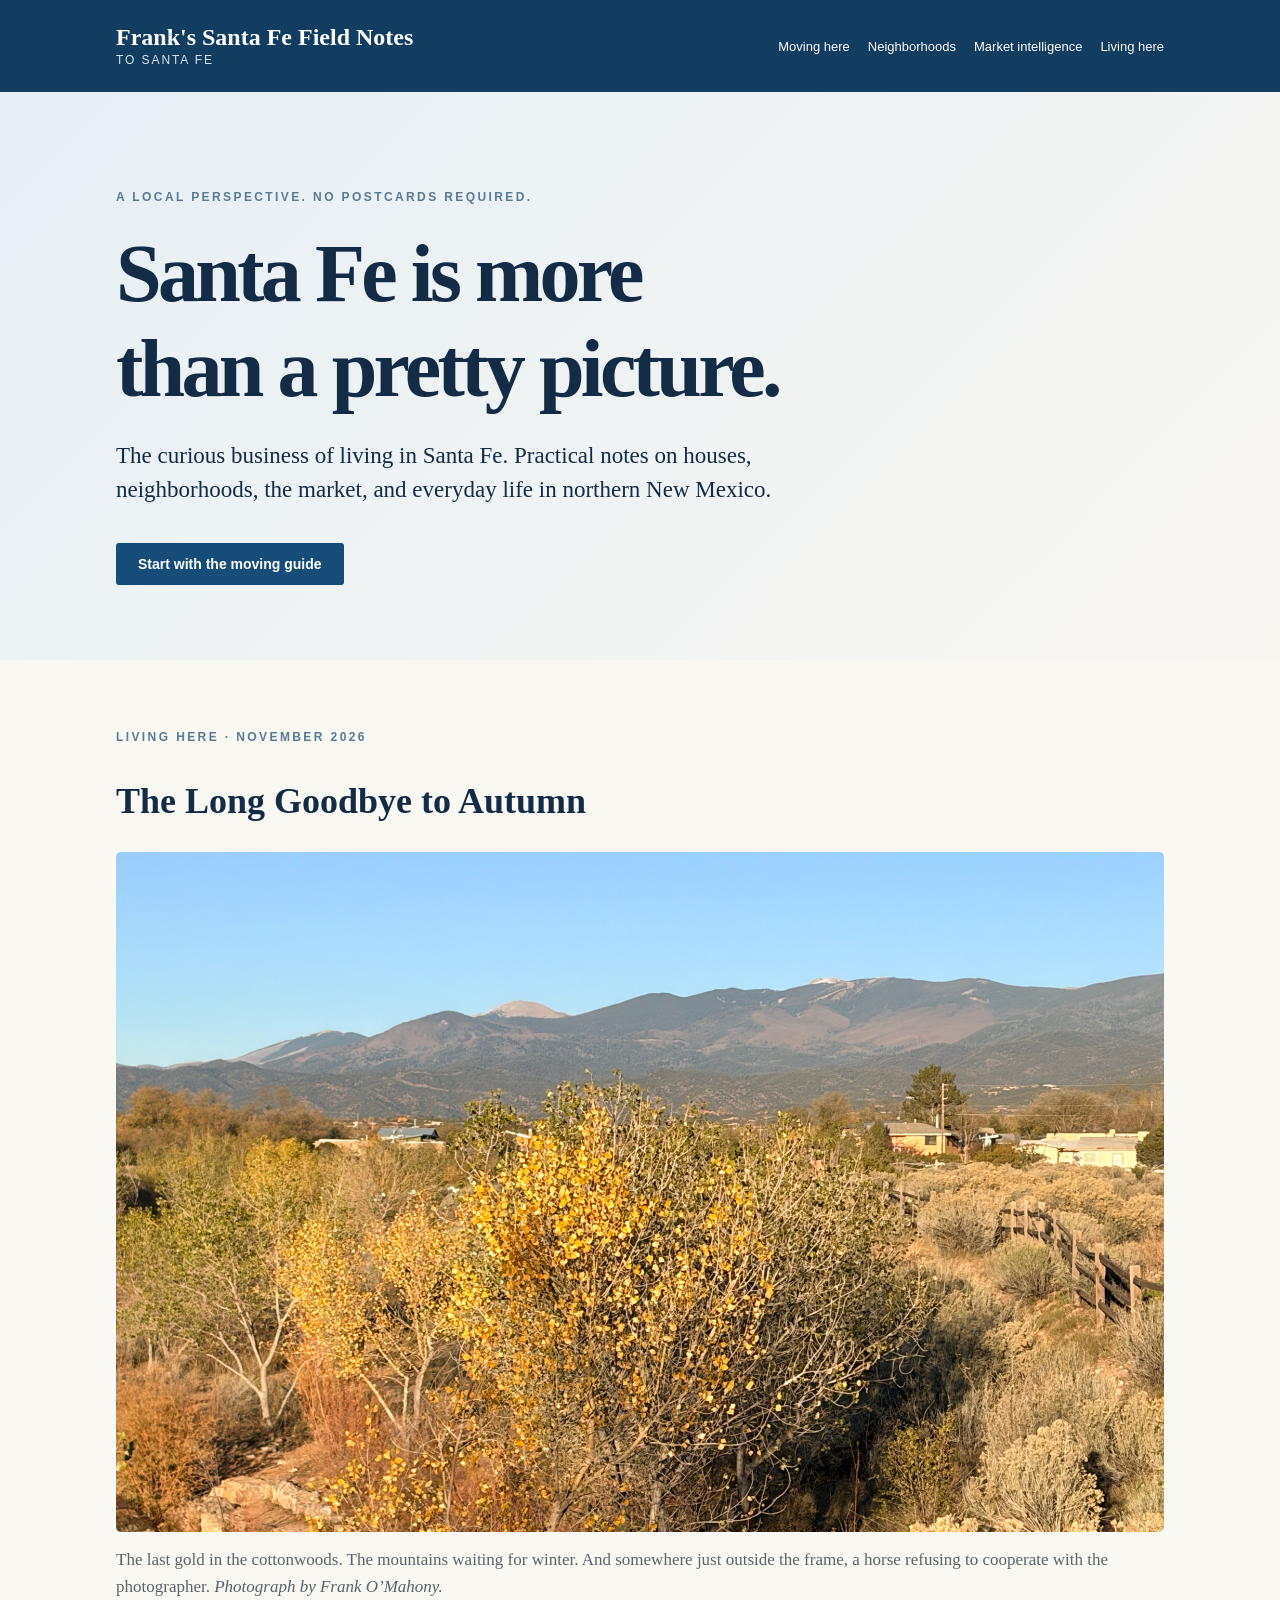
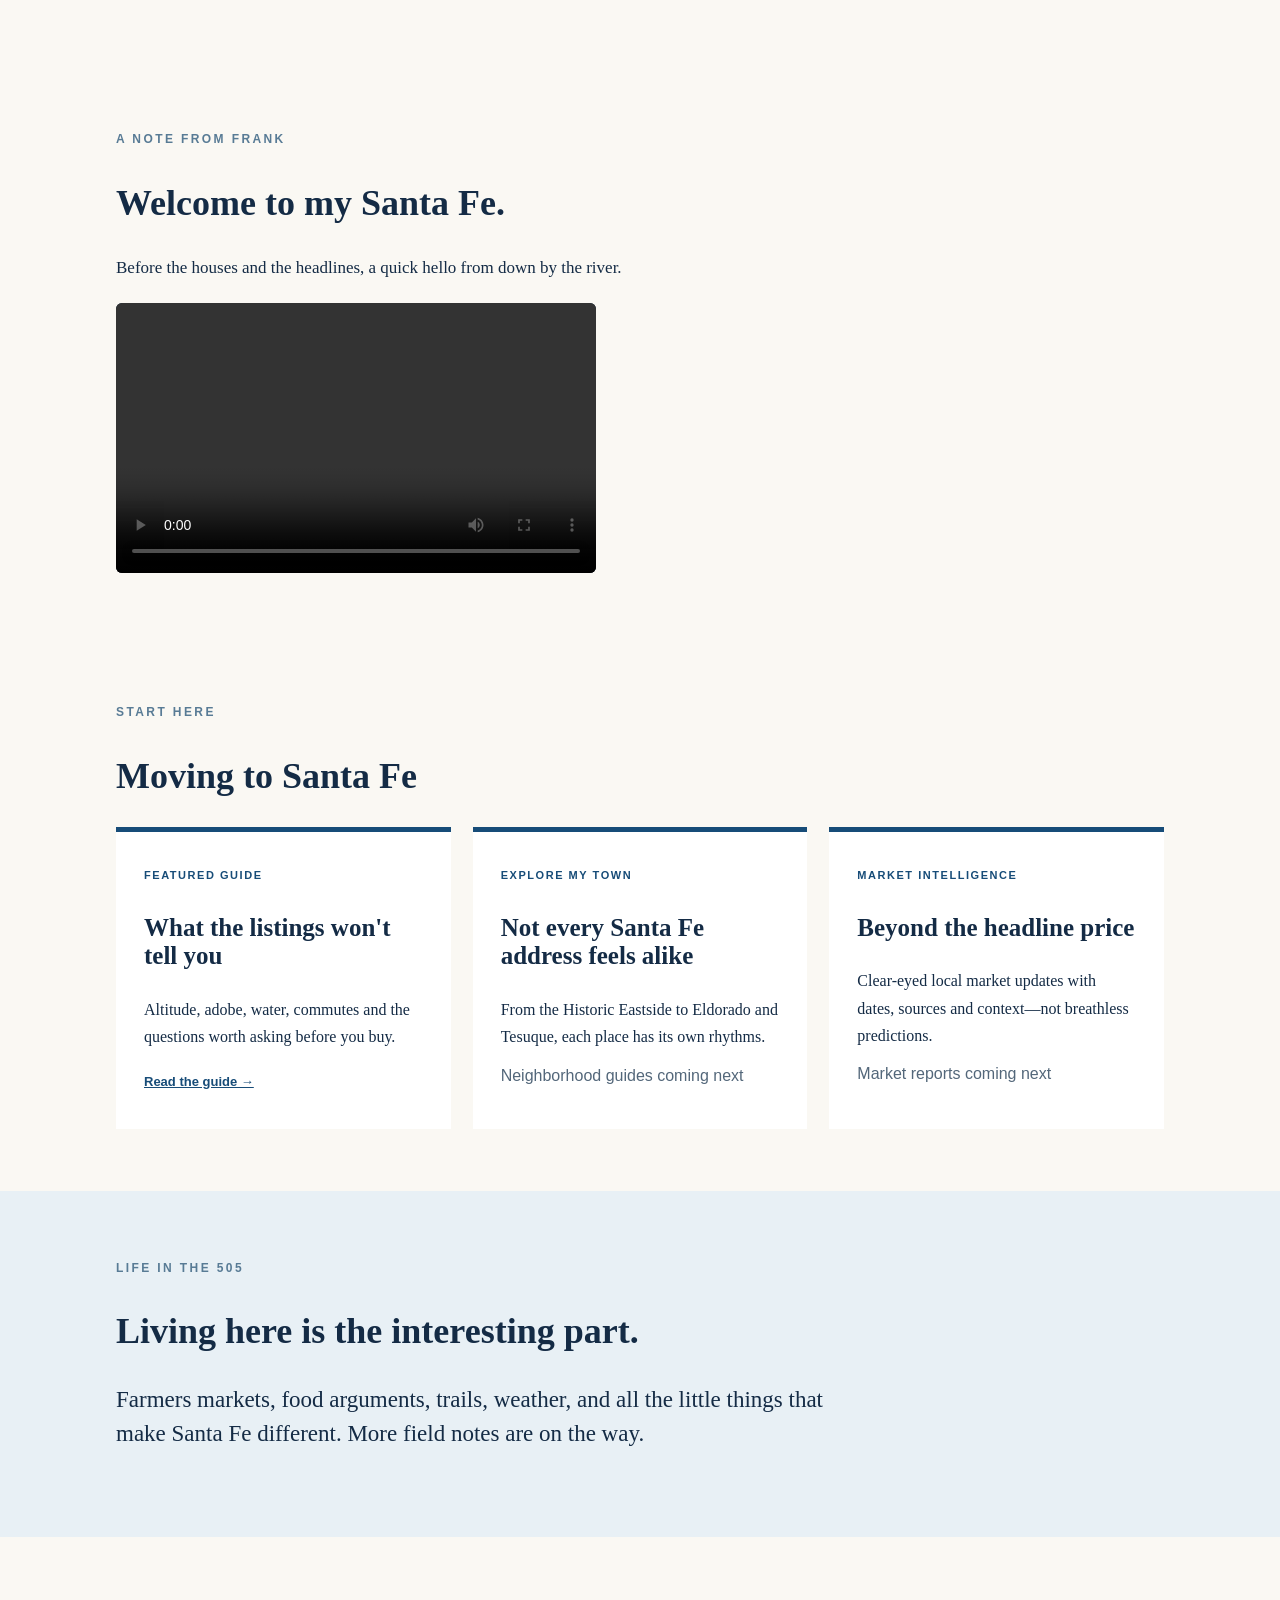
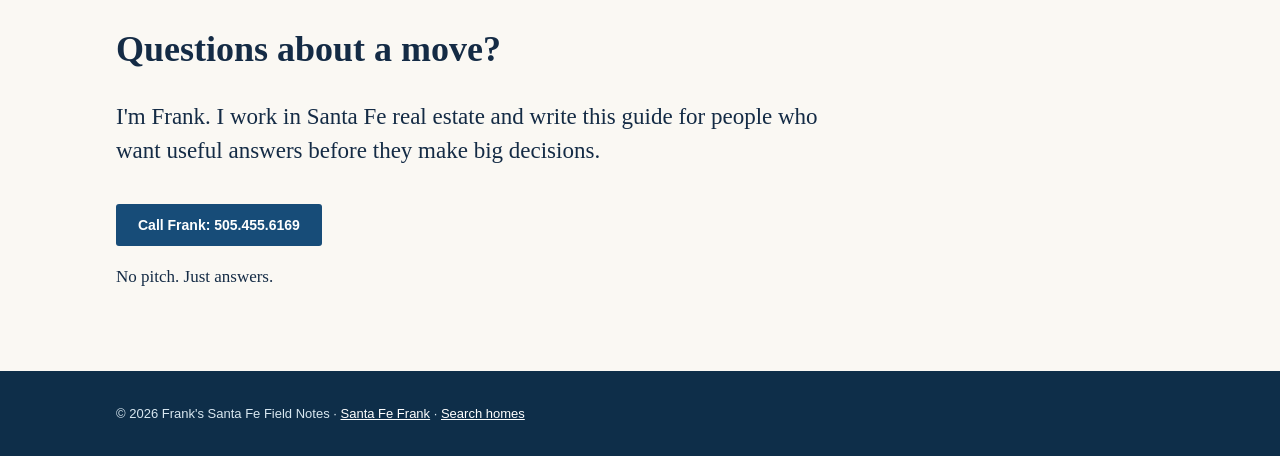
==== commit cc384eaa: "Reduce homepage intro video to modest 480px width" ====
--- a/index.html
+++ b/index.html
@@ -1 +1 @@
-<!doctype html><html lang="en"><head><meta charset="utf-8"><meta name="viewport" content="width=device-width,initial-scale=1"><meta name="description" content="Frank's Santa Fe Field Notes: practical local intelligence on moving, neighborhoods, housing and living in Santa Fe, New Mexico."><title>Frank's Santa Fe Field Notes</title><link rel="stylesheet" href="styles.css"></head><body><header class="mast"><div class="wrap"><a class="brand" href="./">Frank's Santa Fe Field Notes<small>to Santa Fe</small></a><nav aria-label="Main navigation"><a href="#moving">Moving here</a><a href="#neighborhoods">Neighborhoods</a><a href="#market">Market intelligence</a><a href="#living">Living here</a></nav></div></header><main><section class="hero"><div class="wrap"><span class="eyebrow">A local perspective. No postcards required.</span><h1>Santa Fe is more<br>than a pretty picture.</h1><p class="lead">The curious business of living in Santa Fe. Practical notes on houses, neighborhoods, the market, and everyday life in northern New Mexico.</p><a class="button" href="moving-to-santa-fe.html">Start with the moving guide</a></div></section><section class="section autumn-photo" aria-labelledby="autumn-title"><div class="wrap"><span class="eyebrow">Living here · November 2026</span><h2 id="autumn-title">The Long Goodbye to Autumn</h2><figure style="margin:1.25rem 0 0"><img src="Santa%20Fe%20Landscape.jpg" alt="Late autumn cottonwoods and sagebrush beneath the Sangre de Cristo Mountains in Santa Fe" loading="lazy" style="display:block;width:100%;height:auto;max-height:680px;object-fit:cover;border-radius:5px"><figcaption style="margin-top:.85rem;line-height:1.6;color:#59646a">The last gold in the cottonwoods. The mountains waiting for winter. And somewhere just outside the frame, a horse refusing to cooperate with the photographer. <em>Photograph by Frank O’Mahony.</em></figcaption></figure></div></section><section class="section intro-film" aria-labelledby="intro-film-title"><div class="wrap"><span class="eyebrow">A note from Frank</span><h2 id="intro-film-title">Welcome to my Santa Fe.</h2><p>Before the houses and the headlines, a quick hello from down by the river.</p><video controls playsinline preload="metadata" style="display:block;width:100%;max-width:920px;aspect-ratio:16/9;background:#102b43;border-radius:6px;margin-top:1.25rem" aria-label="Frank introduces Santa Fe Field Notes"><source src="Franks_Santa_Fe_Field_Notes_Intro_v3_clean_audio.mp4" type="video/mp4">Your browser does not support video playback. <a href="Franks_Santa_Fe_Field_Notes_Intro_v3_clean_audio.mp4">Watch the introduction</a>.</video></div></section><section class="section" id="moving"><div class="wrap"><span class="eyebrow">Start here</span><h2>Moving to Santa Fe</h2><div class="cards"><article class="card"><span class="tag">Featured guide</span><h3>What the listings won't tell you</h3><p>Altitude, adobe, water, commutes and the questions worth asking before you buy.</p><a href="moving-to-santa-fe.html">Read the guide →</a></article><article class="card" id="neighborhoods"><span class="tag">Explore my town</span><h3>Not every Santa Fe address feels alike</h3><p>From the Historic Eastside to Eldorado and Tesuque, each place has its own rhythms.</p><p class="meta">Neighborhood guides coming next</p></article><article class="card" id="market"><span class="tag">Market intelligence</span><h3>Beyond the headline price</h3><p>Clear-eyed local market updates with dates, sources and context—not breathless predictions.</p><p class="meta">Market reports coming next</p></article></div></div></section><section class="section feature" id="living"><div class="wrap"><span class="eyebrow">Life in the 505</span><h2>Living here is the interesting part.</h2><p class="lead">Farmers markets, food arguments, trails, weather, and all the little things that make Santa Fe different. More field notes are on the way.</p></div></section><section class="section"><div class="wrap"><h2>Questions about a move?</h2><p class="lead">I'm Frank. I work in Santa Fe real estate and write this guide for people who want useful answers before they make big decisions.</p><a class="button" href="tel:+15054556169">Call Frank: 505.455.6169</a><p>No pitch. Just answers.</p></div></section></main><footer><div class="wrap">© 2026 Frank's Santa Fe Field Notes · <a href="https://santafefrank.com">Santa Fe Frank</a> · <a href="https://homes.santafefrank.com">Search homes</a></div></footer></body></html>+<!doctype html><html lang="en"><head><meta charset="utf-8"><meta name="viewport" content="width=device-width,initial-scale=1"><meta name="description" content="Frank's Santa Fe Field Notes: practical local intelligence on moving, neighborhoods, housing and living in Santa Fe, New Mexico."><title>Frank's Santa Fe Field Notes</title><link rel="stylesheet" href="styles.css"></head><body><header class="mast"><div class="wrap"><a class="brand" href="./">Frank's Santa Fe Field Notes<small>to Santa Fe</small></a><nav aria-label="Main navigation"><a href="#moving">Moving here</a><a href="#neighborhoods">Neighborhoods</a><a href="#market">Market intelligence</a><a href="#living">Living here</a></nav></div></header><main><section class="hero"><div class="wrap"><span class="eyebrow">A local perspective. No postcards required.</span><h1>Santa Fe is more<br>than a pretty picture.</h1><p class="lead">The curious business of living in Santa Fe. Practical notes on houses, neighborhoods, the market, and everyday life in northern New Mexico.</p><a class="button" href="moving-to-santa-fe.html">Start with the moving guide</a></div></section><section class="section autumn-photo" aria-labelledby="autumn-title"><div class="wrap"><span class="eyebrow">Living here · November 2026</span><h2 id="autumn-title">The Long Goodbye to Autumn</h2><figure style="margin:1.25rem 0 0"><img src="Santa%20Fe%20Landscape.jpg" alt="Late autumn cottonwoods and sagebrush beneath the Sangre de Cristo Mountains in Santa Fe" loading="lazy" style="display:block;width:100%;height:auto;max-height:680px;object-fit:cover;border-radius:5px"><figcaption style="margin-top:.85rem;line-height:1.6;color:#59646a">The last gold in the cottonwoods. The mountains waiting for winter. And somewhere just outside the frame, a horse refusing to cooperate with the photographer. <em>Photograph by Frank O’Mahony.</em></figcaption></figure></div></section><section class="section intro-film" aria-labelledby="intro-film-title"><div class="wrap"><span class="eyebrow">A note from Frank</span><h2 id="intro-film-title">Welcome to my Santa Fe.</h2><p>Before the houses and the headlines, a quick hello from down by the river.</p><video controls playsinline preload="metadata" style="display:block;width:100%;max-width:480px;aspect-ratio:16/9;background:#102b43;border-radius:6px;margin-top:1.25rem" aria-label="Frank introduces Santa Fe Field Notes"><source src="Franks_Santa_Fe_Field_Notes_Intro_v3_clean_audio.mp4" type="video/mp4">Your browser does not support video playback. <a href="Franks_Santa_Fe_Field_Notes_Intro_v3_clean_audio.mp4">Watch the introduction</a>.</video></div></section><section class="section" id="moving"><div class="wrap"><span class="eyebrow">Start here</span><h2>Moving to Santa Fe</h2><div class="cards"><article class="card"><span class="tag">Featured guide</span><h3>What the listings won't tell you</h3><p>Altitude, adobe, water, commutes and the questions worth asking before you buy.</p><a href="moving-to-santa-fe.html">Read the guide →</a></article><article class="card" id="neighborhoods"><span class="tag">Explore my town</span><h3>Not every Santa Fe address feels alike</h3><p>From the Historic Eastside to Eldorado and Tesuque, each place has its own rhythms.</p><p class="meta">Neighborhood guides coming next</p></article><article class="card" id="market"><span class="tag">Market intelligence</span><h3>Beyond the headline price</h3><p>Clear-eyed local market updates with dates, sources and context—not breathless predictions.</p><p class="meta">Market reports coming next</p></article></div></div></section><section class="section feature" id="living"><div class="wrap"><span class="eyebrow">Life in the 505</span><h2>Living here is the interesting part.</h2><p class="lead">Farmers markets, food arguments, trails, weather, and all the little things that make Santa Fe different. More field notes are on the way.</p></div></section><section class="section"><div class="wrap"><h2>Questions about a move?</h2><p class="lead">I'm Frank. I work in Santa Fe real estate and write this guide for people who want useful answers before they make big decisions.</p><a class="button" href="tel:+15054556169">Call Frank: 505.455.6169</a><p>No pitch. Just answers.</p></div></section></main><footer><div class="wrap">© 2026 Frank's Santa Fe Field Notes · <a href="https://santafefrank.com">Santa Fe Frank</a> · <a href="https://homes.santafefrank.com">Search homes</a></div></footer></body></html>
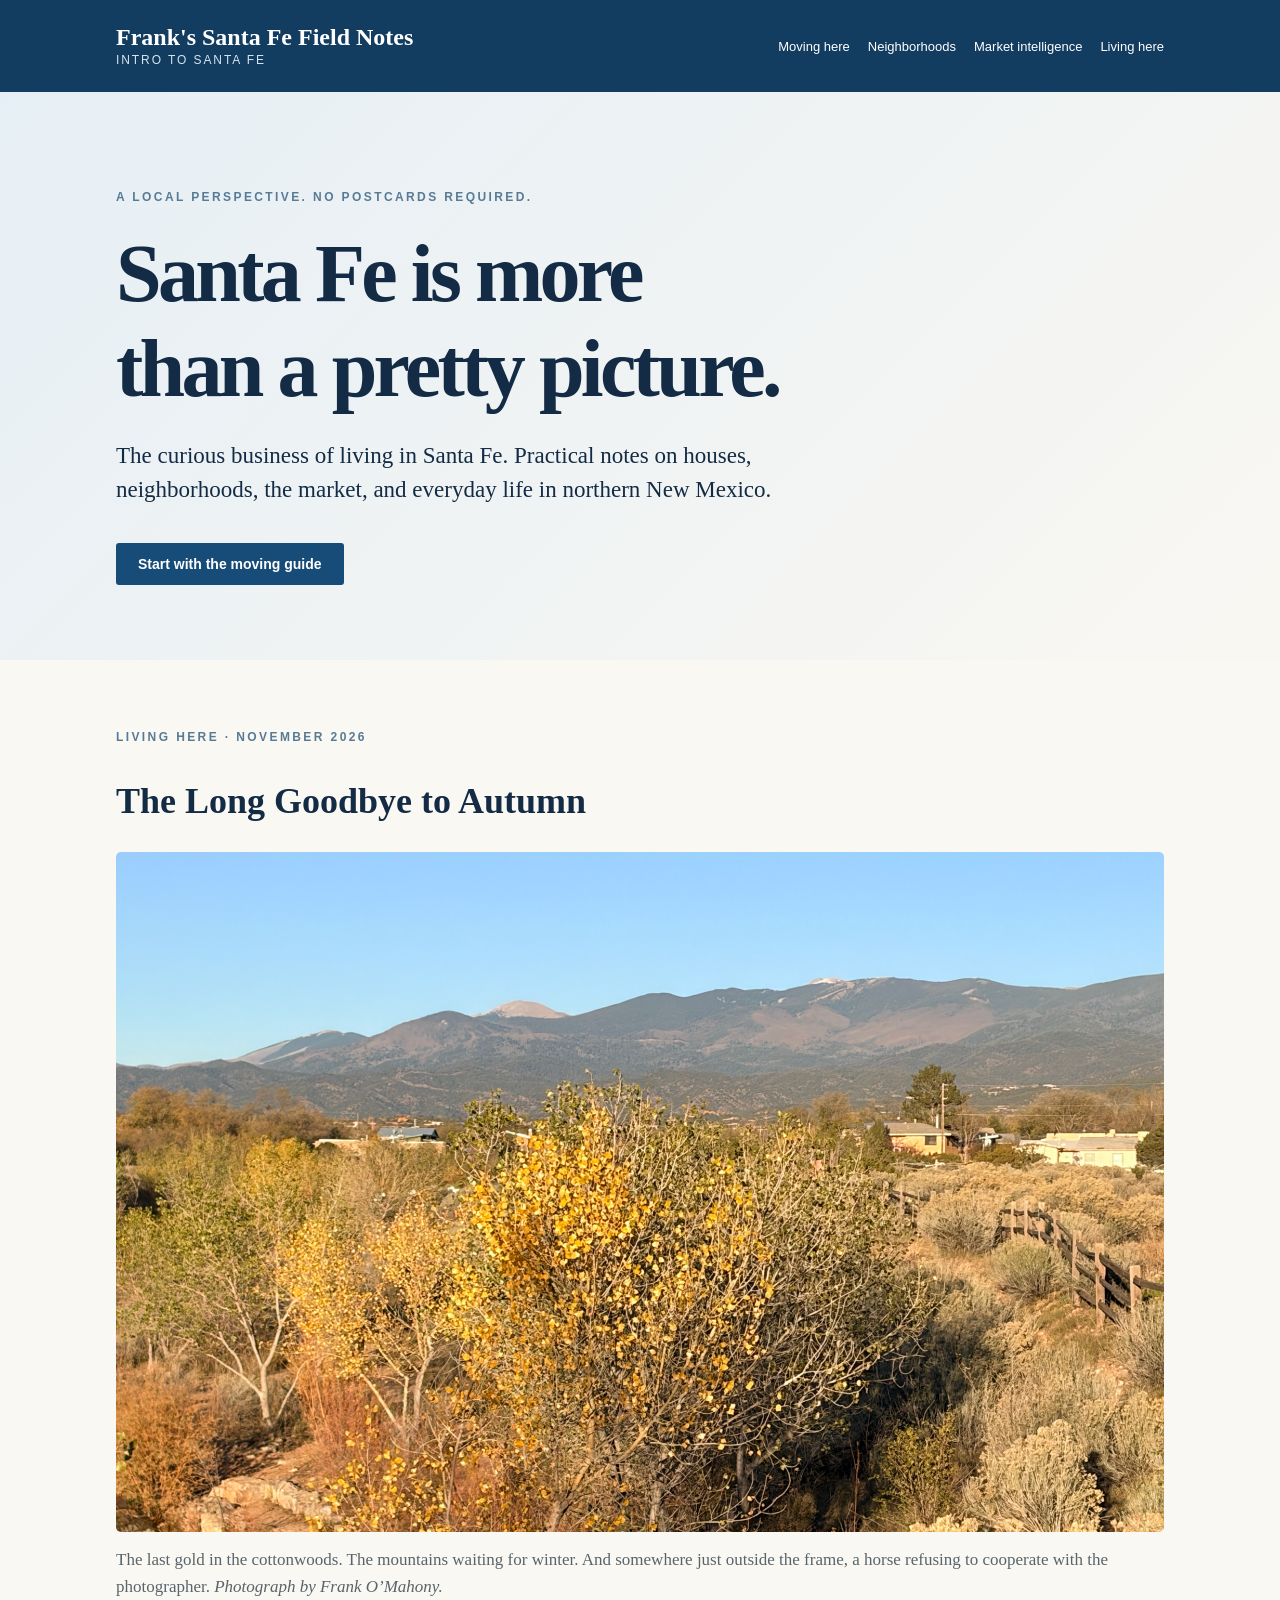
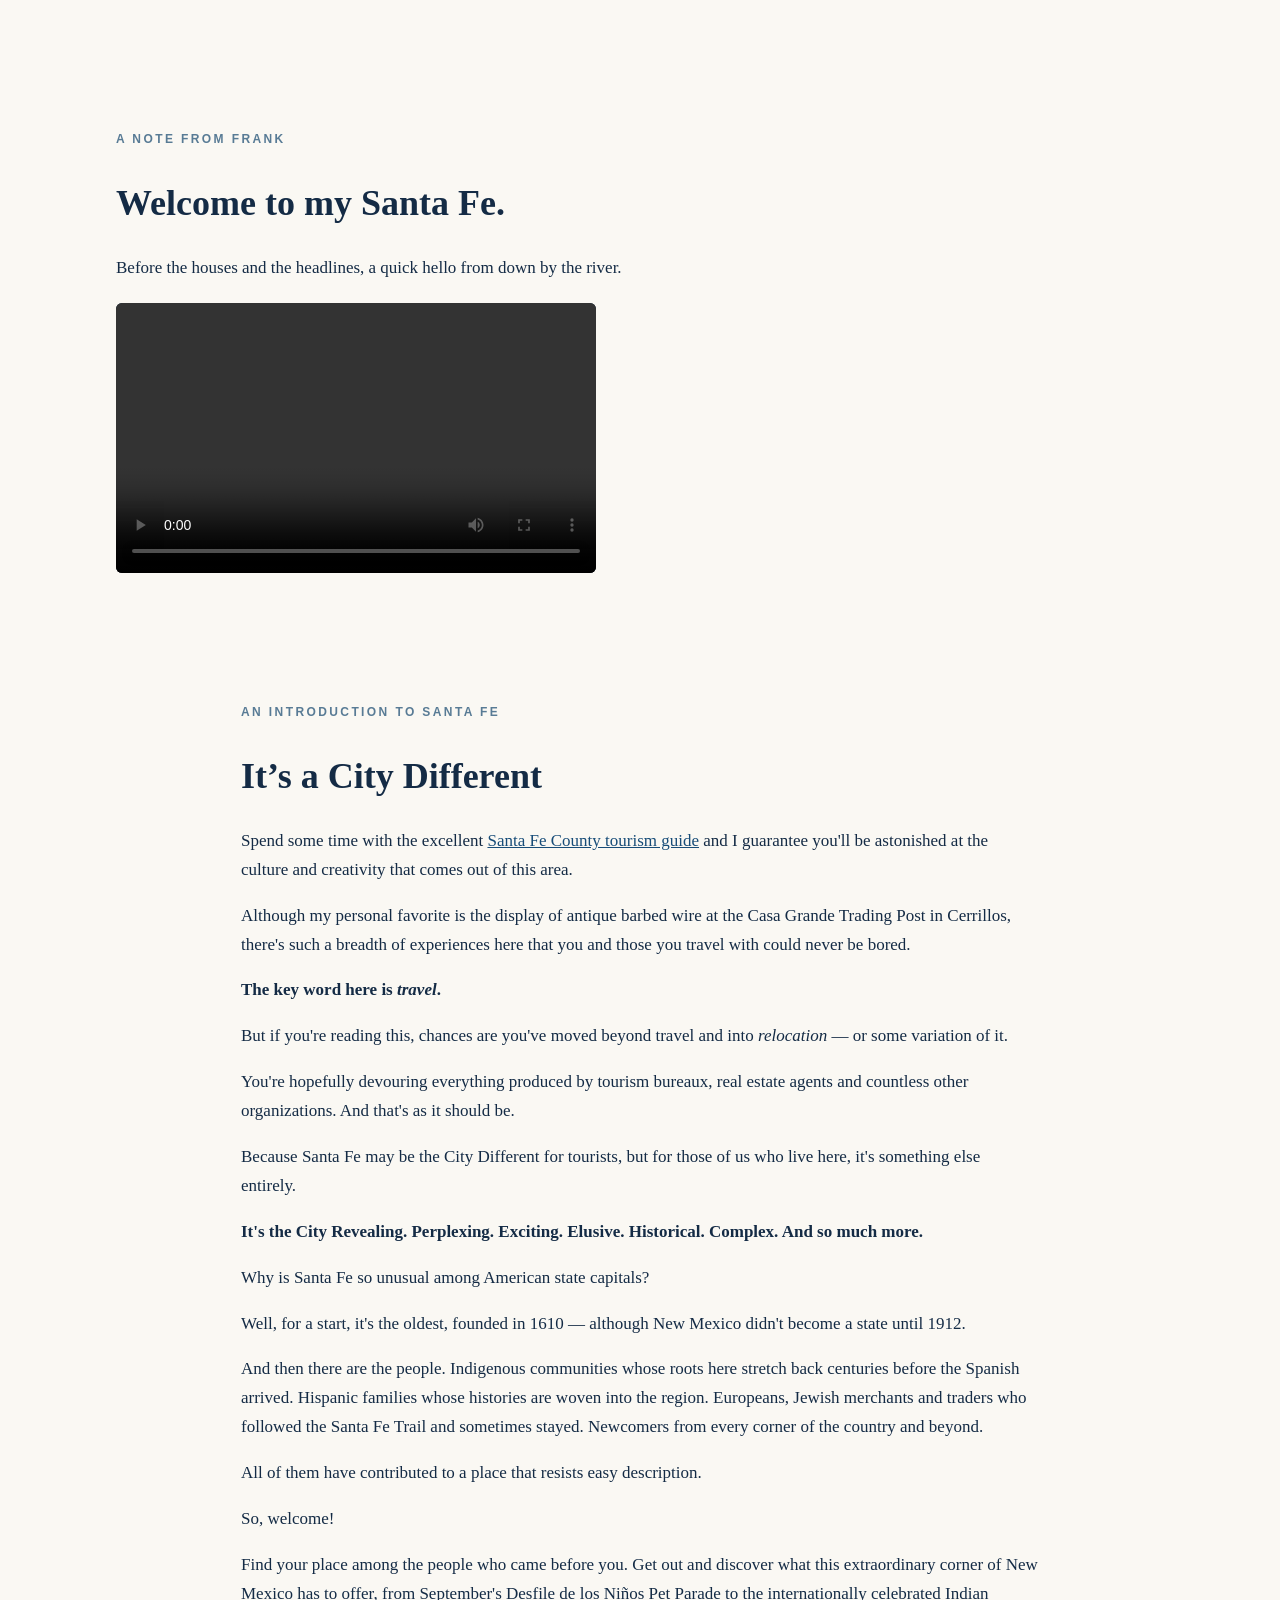
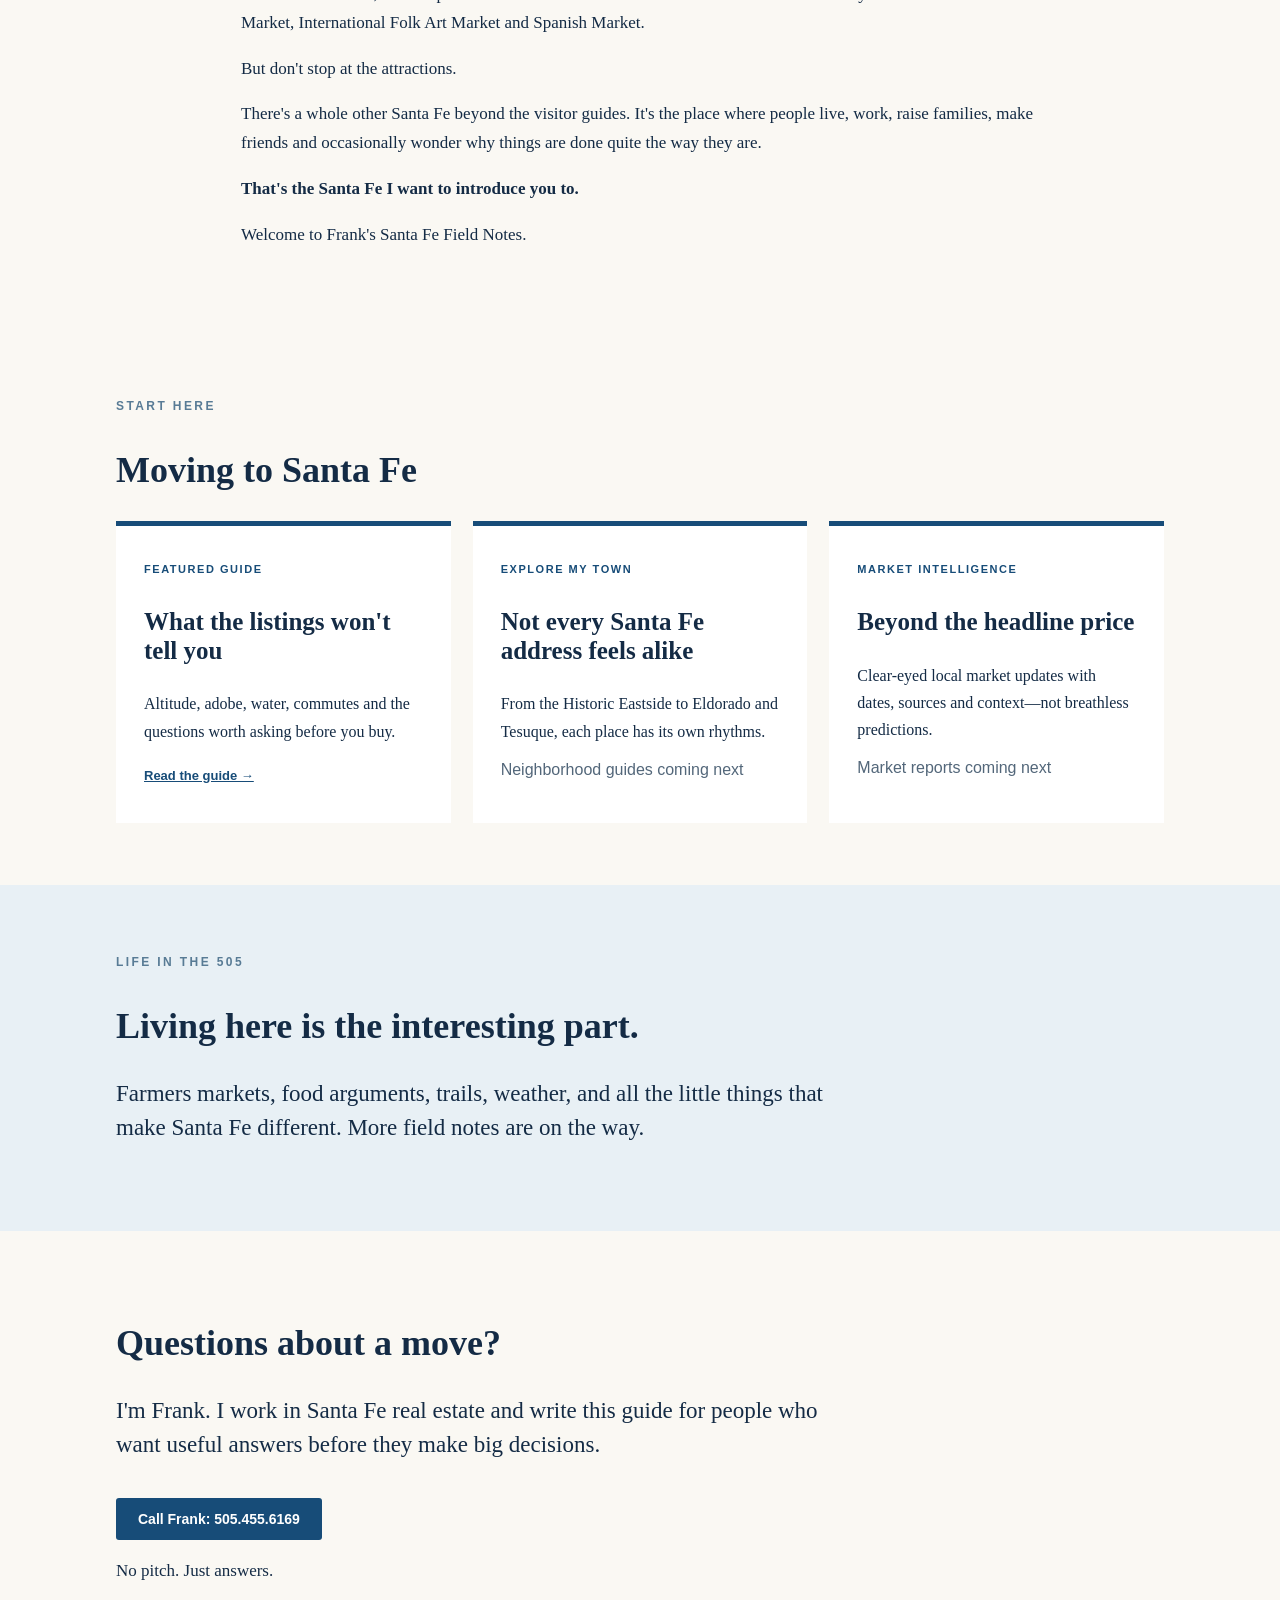
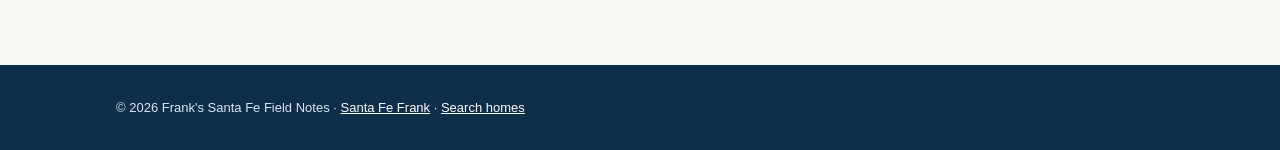
==== commit bc4d60ba: "Update Field Notes banner and publish introductory essay after video" ====
--- a/index.html
+++ b/index.html
@@ -1 +1 @@
-<!doctype html><html lang="en"><head><meta charset="utf-8"><meta name="viewport" content="width=device-width,initial-scale=1"><meta name="description" content="Frank's Santa Fe Field Notes: practical local intelligence on moving, neighborhoods, housing and living in Santa Fe, New Mexico."><title>Frank's Santa Fe Field Notes</title><link rel="stylesheet" href="styles.css"></head><body><header class="mast"><div class="wrap"><a class="brand" href="./">Frank's Santa Fe Field Notes<small>to Santa Fe</small></a><nav aria-label="Main navigation"><a href="#moving">Moving here</a><a href="#neighborhoods">Neighborhoods</a><a href="#market">Market intelligence</a><a href="#living">Living here</a></nav></div></header><main><section class="hero"><div class="wrap"><span class="eyebrow">A local perspective. No postcards required.</span><h1>Santa Fe is more<br>than a pretty picture.</h1><p class="lead">The curious business of living in Santa Fe. Practical notes on houses, neighborhoods, the market, and everyday life in northern New Mexico.</p><a class="button" href="moving-to-santa-fe.html">Start with the moving guide</a></div></section><section class="section autumn-photo" aria-labelledby="autumn-title"><div class="wrap"><span class="eyebrow">Living here · November 2026</span><h2 id="autumn-title">The Long Goodbye to Autumn</h2><figure style="margin:1.25rem 0 0"><img src="Santa%20Fe%20Landscape.jpg" alt="Late autumn cottonwoods and sagebrush beneath the Sangre de Cristo Mountains in Santa Fe" loading="lazy" style="display:block;width:100%;height:auto;max-height:680px;object-fit:cover;border-radius:5px"><figcaption style="margin-top:.85rem;line-height:1.6;color:#59646a">The last gold in the cottonwoods. The mountains waiting for winter. And somewhere just outside the frame, a horse refusing to cooperate with the photographer. <em>Photograph by Frank O’Mahony.</em></figcaption></figure></div></section><section class="section intro-film" aria-labelledby="intro-film-title"><div class="wrap"><span class="eyebrow">A note from Frank</span><h2 id="intro-film-title">Welcome to my Santa Fe.</h2><p>Before the houses and the headlines, a quick hello from down by the river.</p><video controls playsinline preload="metadata" style="display:block;width:100%;max-width:480px;aspect-ratio:16/9;background:#102b43;border-radius:6px;margin-top:1.25rem" aria-label="Frank introduces Santa Fe Field Notes"><source src="Franks_Santa_Fe_Field_Notes_Intro_v3_clean_audio.mp4" type="video/mp4">Your browser does not support video playback. <a href="Franks_Santa_Fe_Field_Notes_Intro_v3_clean_audio.mp4">Watch the introduction</a>.</video></div></section><section class="section" id="moving"><div class="wrap"><span class="eyebrow">Start here</span><h2>Moving to Santa Fe</h2><div class="cards"><article class="card"><span class="tag">Featured guide</span><h3>What the listings won't tell you</h3><p>Altitude, adobe, water, commutes and the questions worth asking before you buy.</p><a href="moving-to-santa-fe.html">Read the guide →</a></article><article class="card" id="neighborhoods"><span class="tag">Explore my town</span><h3>Not every Santa Fe address feels alike</h3><p>From the Historic Eastside to Eldorado and Tesuque, each place has its own rhythms.</p><p class="meta">Neighborhood guides coming next</p></article><article class="card" id="market"><span class="tag">Market intelligence</span><h3>Beyond the headline price</h3><p>Clear-eyed local market updates with dates, sources and context—not breathless predictions.</p><p class="meta">Market reports coming next</p></article></div></div></section><section class="section feature" id="living"><div class="wrap"><span class="eyebrow">Life in the 505</span><h2>Living here is the interesting part.</h2><p class="lead">Farmers markets, food arguments, trails, weather, and all the little things that make Santa Fe different. More field notes are on the way.</p></div></section><section class="section"><div class="wrap"><h2>Questions about a move?</h2><p class="lead">I'm Frank. I work in Santa Fe real estate and write this guide for people who want useful answers before they make big decisions.</p><a class="button" href="tel:+15054556169">Call Frank: 505.455.6169</a><p>No pitch. Just answers.</p></div></section></main><footer><div class="wrap">© 2026 Frank's Santa Fe Field Notes · <a href="https://santafefrank.com">Santa Fe Frank</a> · <a href="https://homes.santafefrank.com">Search homes</a></div></footer></body></html>+<!doctype html><html lang="en"><head><meta charset="utf-8"><meta name="viewport" content="width=device-width,initial-scale=1"><meta name="description" content="Frank's Santa Fe Field Notes: practical local intelligence on moving, neighborhoods, housing and living in Santa Fe, New Mexico."><title>Frank's Santa Fe Field Notes</title><link rel="stylesheet" href="styles.css"></head><body><header class="mast"><div class="wrap"><a class="brand" href="./">Frank's Santa Fe Field Notes<small>Intro to Santa Fe</small></a><nav aria-label="Main navigation"><a href="#moving">Moving here</a><a href="#neighborhoods">Neighborhoods</a><a href="#market">Market intelligence</a><a href="#living">Living here</a></nav></div></header><main><section class="hero"><div class="wrap"><span class="eyebrow">A local perspective. No postcards required.</span><h1>Santa Fe is more<br>than a pretty picture.</h1><p class="lead">The curious business of living in Santa Fe. Practical notes on houses, neighborhoods, the market, and everyday life in northern New Mexico.</p><a class="button" href="moving-to-santa-fe.html">Start with the moving guide</a></div></section><section class="section autumn-photo" aria-labelledby="autumn-title"><div class="wrap"><span class="eyebrow">Living here · November 2026</span><h2 id="autumn-title">The Long Goodbye to Autumn</h2><figure style="margin:1.25rem 0 0"><img src="Santa%20Fe%20Landscape.jpg" alt="Late autumn cottonwoods and sagebrush beneath the Sangre de Cristo Mountains in Santa Fe" loading="lazy" style="display:block;width:100%;height:auto;max-height:680px;object-fit:cover;border-radius:5px"><figcaption style="margin-top:.85rem;line-height:1.6;color:#59646a">The last gold in the cottonwoods. The mountains waiting for winter. And somewhere just outside the frame, a horse refusing to cooperate with the photographer. <em>Photograph by Frank O’Mahony.</em></figcaption></figure></div></section><section class="section intro-film" aria-labelledby="intro-film-title"><div class="wrap"><span class="eyebrow">A note from Frank</span><h2 id="intro-film-title">Welcome to my Santa Fe.</h2><p>Before the houses and the headlines, a quick hello from down by the river.</p><video controls playsinline preload="metadata" style="display:block;width:100%;max-width:480px;aspect-ratio:16/9;background:#102b43;border-radius:6px;margin-top:1.25rem" aria-label="Frank introduces Santa Fe Field Notes"><source src="Franks_Santa_Fe_Field_Notes_Intro_v3_clean_audio.mp4" type="video/mp4">Your browser does not support video playback. <a href="Franks_Santa_Fe_Field_Notes_Intro_v3_clean_audio.mp4">Watch the introduction</a>.</video></div></section><section class="section" id="city-different" aria-labelledby="city-different-title"><div class="wrap" style="max-width:850px"><span class="eyebrow">An introduction to Santa Fe</span><h2 id="city-different-title">It’s a City Different</h2><p>Spend some time with the excellent <a href="https://santafenmtrue.com/uploads/documents/SFC_Travel_Guide_2026_WEB.pdf">Santa Fe County tourism guide</a> and I guarantee you'll be astonished at the culture and creativity that comes out of this area.</p><p>Although my personal favorite is the display of antique barbed wire at the Casa Grande Trading Post in Cerrillos, there's such a breadth of experiences here that you and those you travel with could never be bored.</p><p><strong>The key word here is <em>travel</em>.</strong></p><p>But if you're reading this, chances are you've moved beyond travel and into <em>relocation</em> — or some variation of it.</p><p>You're hopefully devouring everything produced by tourism bureaux, real estate agents and countless other organizations. And that's as it should be.</p><p>Because Santa Fe may be the City Different for tourists, but for those of us who live here, it's something else entirely.</p><p><strong>It's the City Revealing. Perplexing. Exciting. Elusive. Historical. Complex. And so much more.</strong></p><p>Why is Santa Fe so unusual among American state capitals?</p><p>Well, for a start, it's the oldest, founded in 1610 — although New Mexico didn't become a state until 1912.</p><p>And then there are the people. Indigenous communities whose roots here stretch back centuries before the Spanish arrived. Hispanic families whose histories are woven into the region. Europeans, Jewish merchants and traders who followed the Santa Fe Trail and sometimes stayed. Newcomers from every corner of the country and beyond.</p><p>All of them have contributed to a place that resists easy description.</p><p>So, welcome!</p><p>Find your place among the people who came before you. Get out and discover what this extraordinary corner of New Mexico has to offer, from September's Desfile de los Niños Pet Parade to the internationally celebrated Indian Market, International Folk Art Market and Spanish Market.</p><p>But don't stop at the attractions.</p><p>There's a whole other Santa Fe beyond the visitor guides. It's the place where people live, work, raise families, make friends and occasionally wonder why things are done quite the way they are.</p><p><strong>That's the Santa Fe I want to introduce you to.</strong></p><p>Welcome to Frank's Santa Fe Field Notes.</p></div></section><section class="section" id="moving"><div class="wrap"><span class="eyebrow">Start here</span><h2>Moving to Santa Fe</h2><div class="cards"><article class="card"><span class="tag">Featured guide</span><h3>What the listings won't tell you</h3><p>Altitude, adobe, water, commutes and the questions worth asking before you buy.</p><a href="moving-to-santa-fe.html">Read the guide →</a></article><article class="card" id="neighborhoods"><span class="tag">Explore my town</span><h3>Not every Santa Fe address feels alike</h3><p>From the Historic Eastside to Eldorado and Tesuque, each place has its own rhythms.</p><p class="meta">Neighborhood guides coming next</p></article><article class="card" id="market"><span class="tag">Market intelligence</span><h3>Beyond the headline price</h3><p>Clear-eyed local market updates with dates, sources and context—not breathless predictions.</p><p class="meta">Market reports coming next</p></article></div></div></section><section class="section feature" id="living"><div class="wrap"><span class="eyebrow">Life in the 505</span><h2>Living here is the interesting part.</h2><p class="lead">Farmers markets, food arguments, trails, weather, and all the little things that make Santa Fe different. More field notes are on the way.</p></div></section><section class="section"><div class="wrap"><h2>Questions about a move?</h2><p class="lead">I'm Frank. I work in Santa Fe real estate and write this guide for people who want useful answers before they make big decisions.</p><a class="button" href="tel:+15054556169">Call Frank: 505.455.6169</a><p>No pitch. Just answers.</p></div></section></main><footer><div class="wrap">© 2026 Frank's Santa Fe Field Notes · <a href="https://santafefrank.com">Santa Fe Frank</a> · <a href="https://homes.santafefrank.com">Search homes</a></div></footer></body></html>
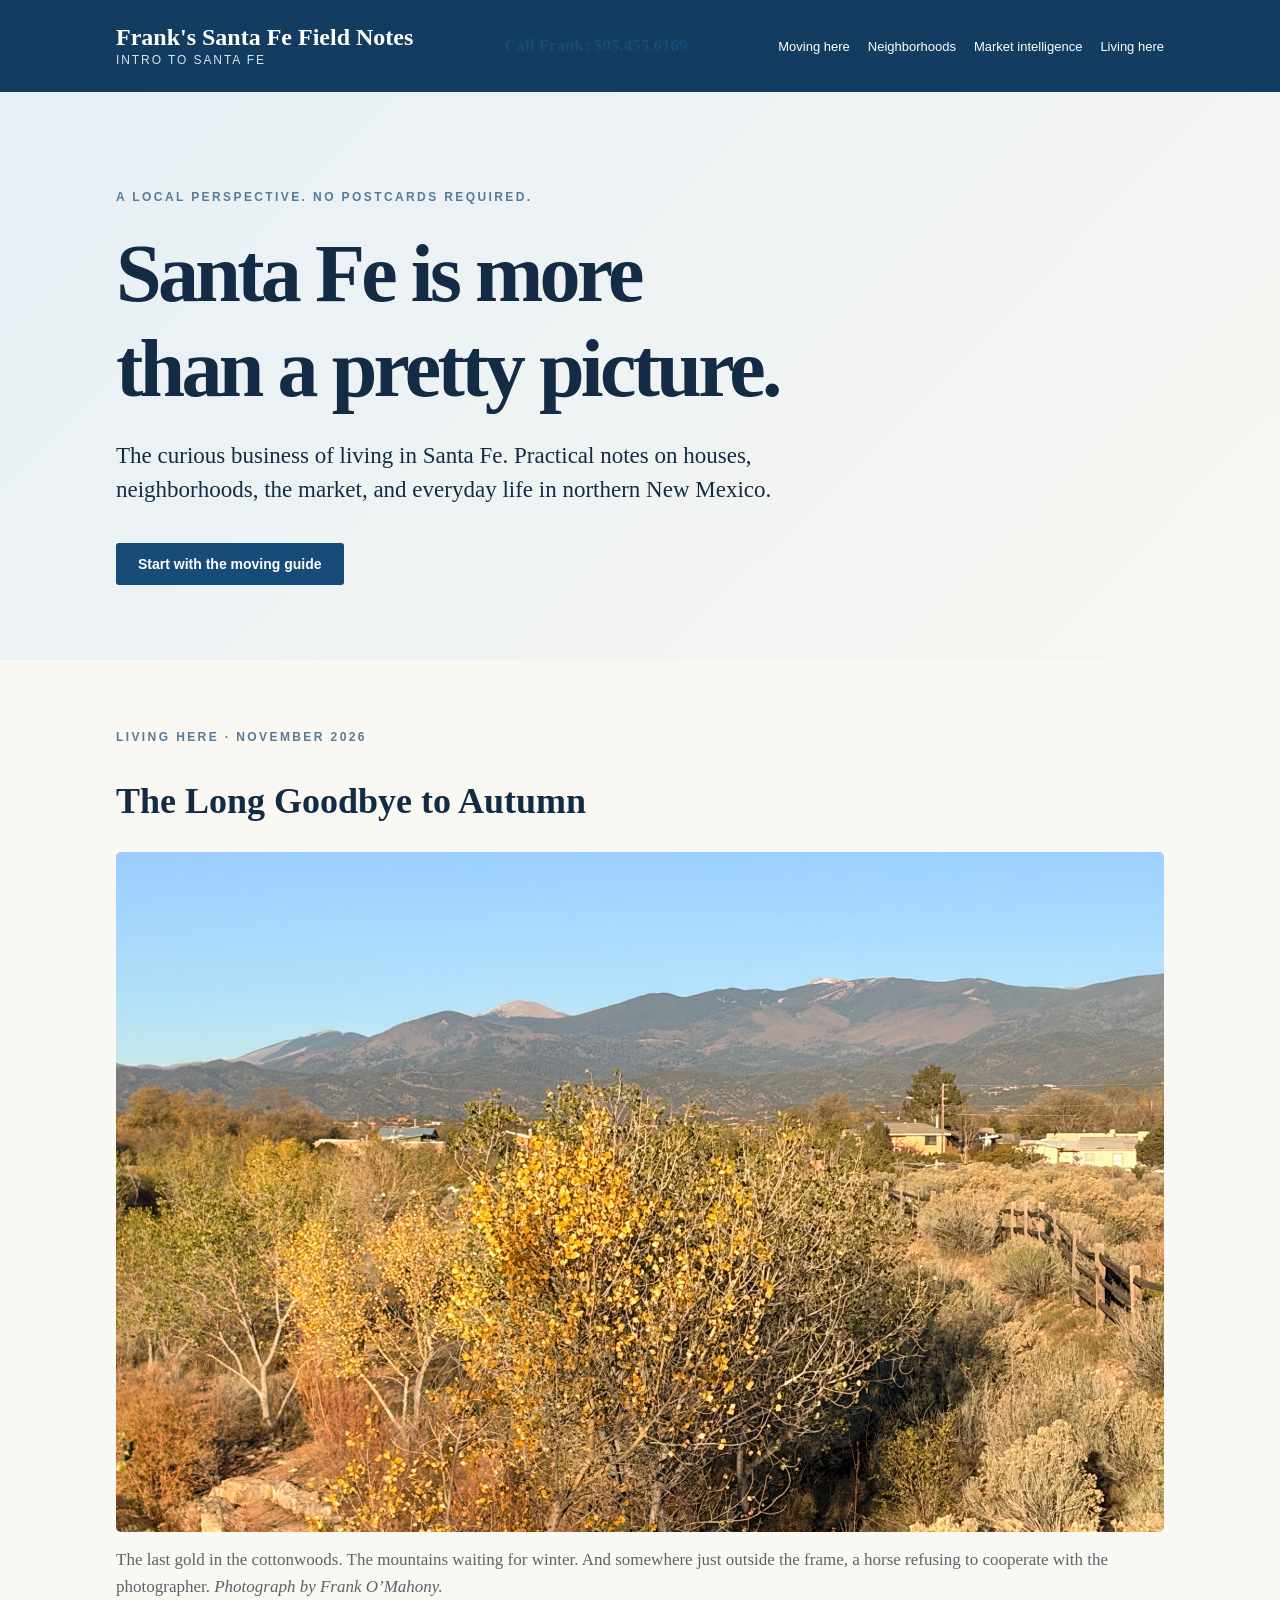
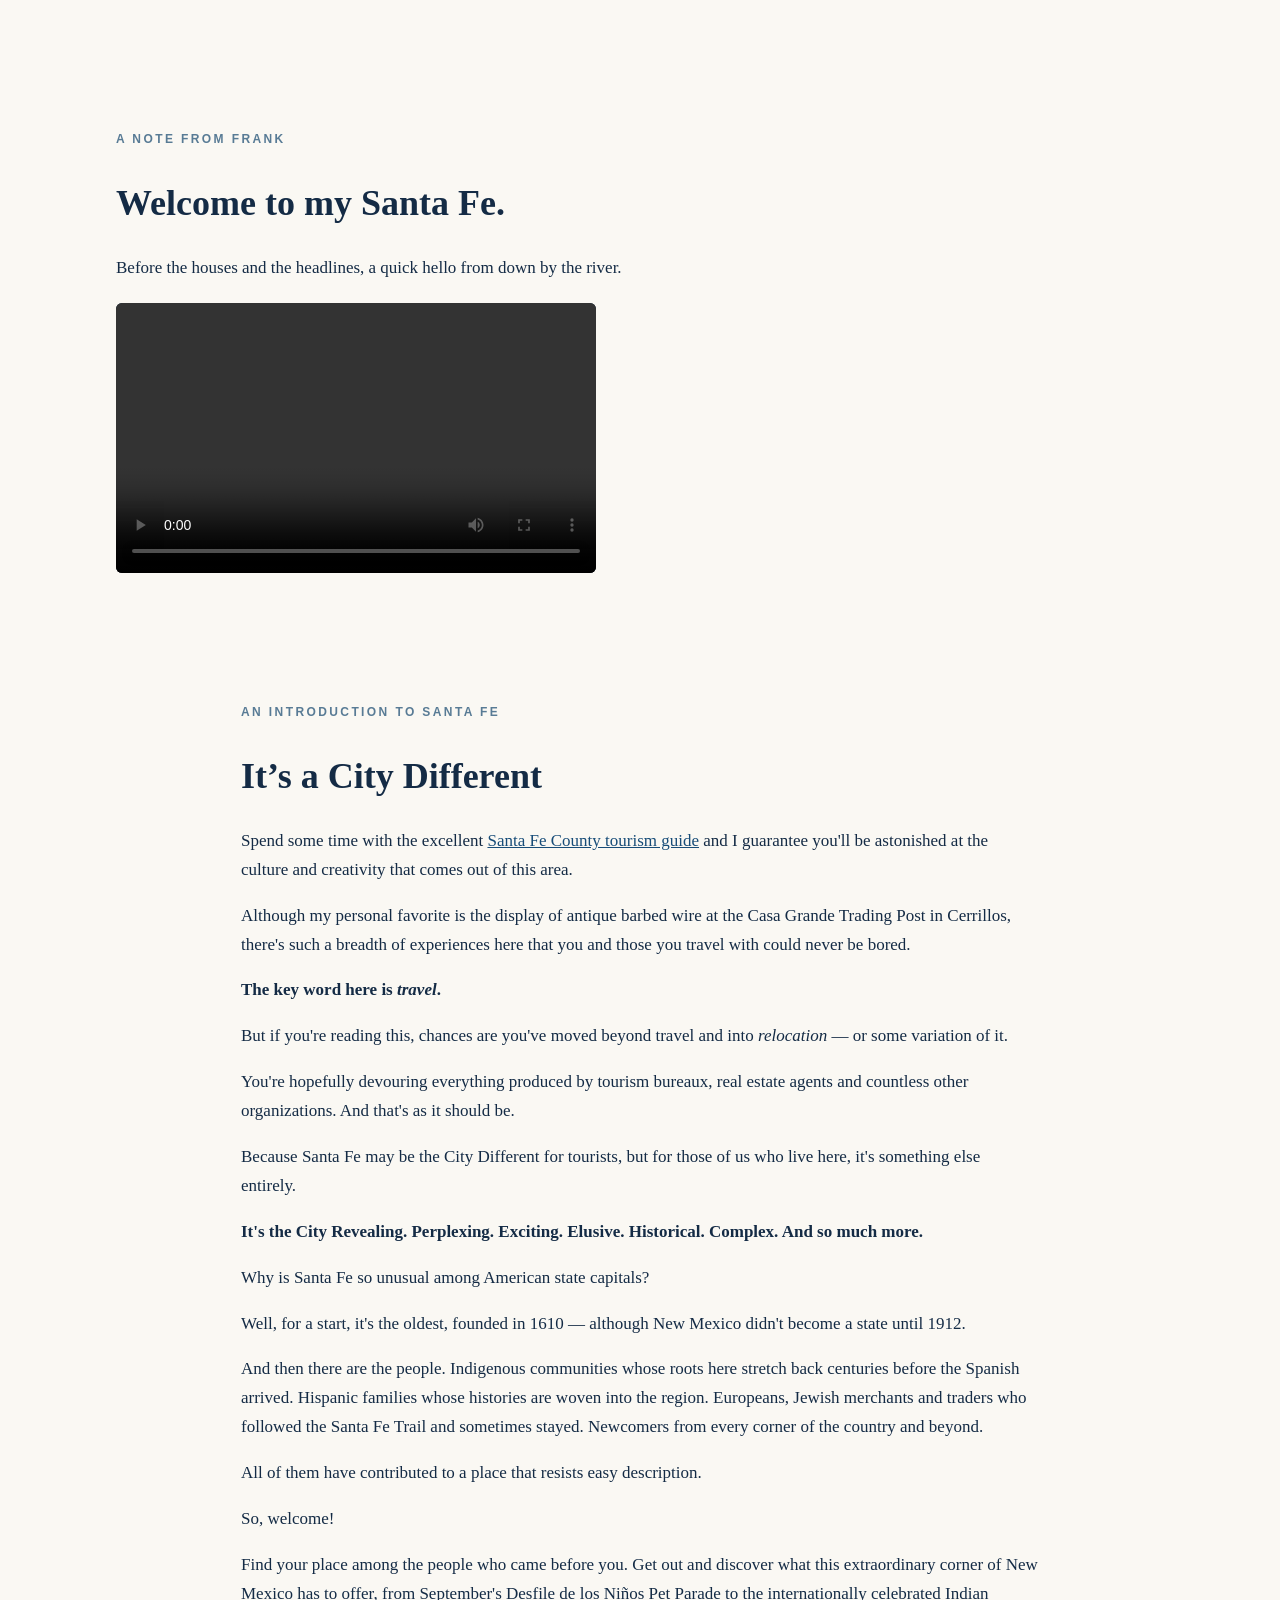
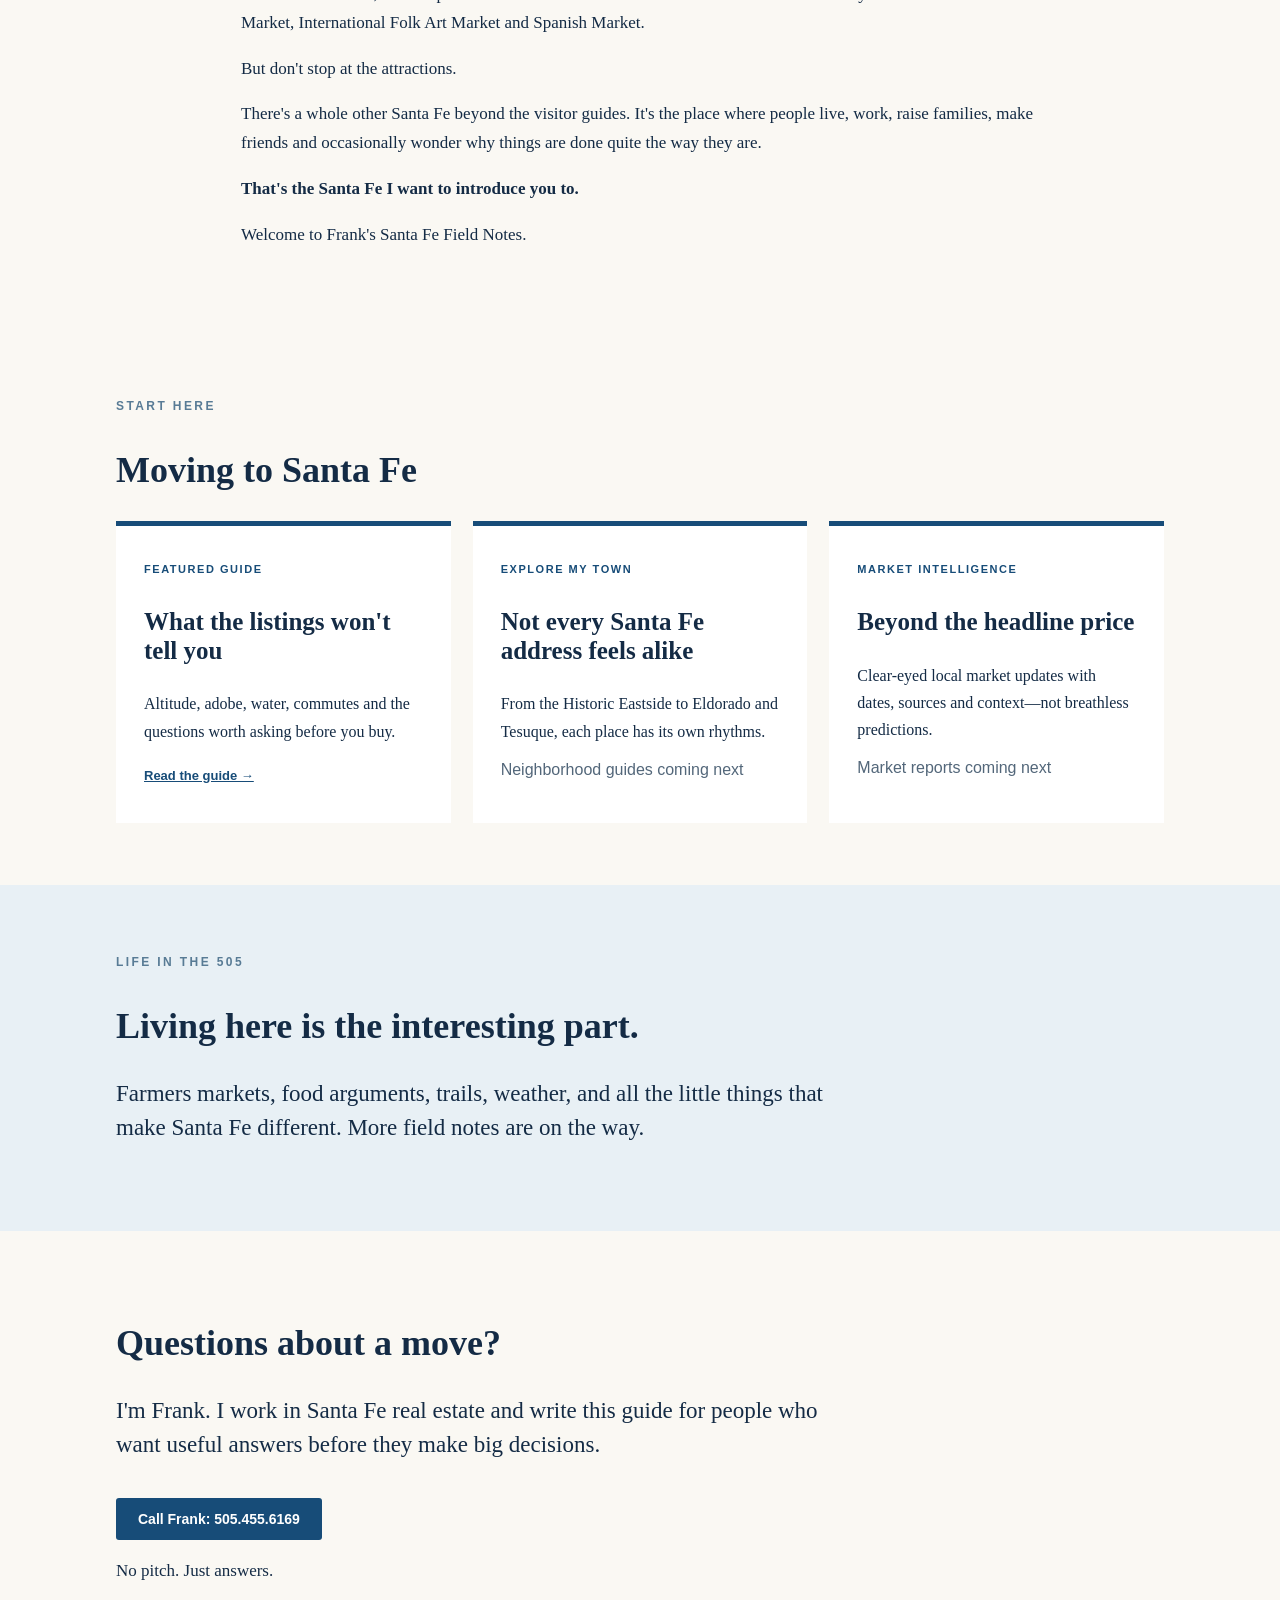
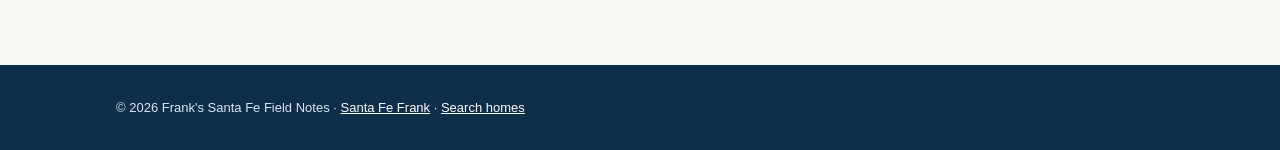
==== commit 820e813e: "Add contact phone number to site masthead" ====
--- a/index.html
+++ b/index.html
@@ -1 +1 @@
-<!doctype html><html lang="en"><head><meta charset="utf-8"><meta name="viewport" content="width=device-width,initial-scale=1"><meta name="description" content="Frank's Santa Fe Field Notes: practical local intelligence on moving, neighborhoods, housing and living in Santa Fe, New Mexico."><title>Frank's Santa Fe Field Notes</title><link rel="stylesheet" href="styles.css"></head><body><header class="mast"><div class="wrap"><a class="brand" href="./">Frank's Santa Fe Field Notes<small>Intro to Santa Fe</small></a><nav aria-label="Main navigation"><a href="#moving">Moving here</a><a href="#neighborhoods">Neighborhoods</a><a href="#market">Market intelligence</a><a href="#living">Living here</a></nav></div></header><main><section class="hero"><div class="wrap"><span class="eyebrow">A local perspective. No postcards required.</span><h1>Santa Fe is more<br>than a pretty picture.</h1><p class="lead">The curious business of living in Santa Fe. Practical notes on houses, neighborhoods, the market, and everyday life in northern New Mexico.</p><a class="button" href="moving-to-santa-fe.html">Start with the moving guide</a></div></section><section class="section autumn-photo" aria-labelledby="autumn-title"><div class="wrap"><span class="eyebrow">Living here · November 2026</span><h2 id="autumn-title">The Long Goodbye to Autumn</h2><figure style="margin:1.25rem 0 0"><img src="Santa%20Fe%20Landscape.jpg" alt="Late autumn cottonwoods and sagebrush beneath the Sangre de Cristo Mountains in Santa Fe" loading="lazy" style="display:block;width:100%;height:auto;max-height:680px;object-fit:cover;border-radius:5px"><figcaption style="margin-top:.85rem;line-height:1.6;color:#59646a">The last gold in the cottonwoods. The mountains waiting for winter. And somewhere just outside the frame, a horse refusing to cooperate with the photographer. <em>Photograph by Frank O’Mahony.</em></figcaption></figure></div></section><section class="section intro-film" aria-labelledby="intro-film-title"><div class="wrap"><span class="eyebrow">A note from Frank</span><h2 id="intro-film-title">Welcome to my Santa Fe.</h2><p>Before the houses and the headlines, a quick hello from down by the river.</p><video controls playsinline preload="metadata" style="display:block;width:100%;max-width:480px;aspect-ratio:16/9;background:#102b43;border-radius:6px;margin-top:1.25rem" aria-label="Frank introduces Santa Fe Field Notes"><source src="Franks_Santa_Fe_Field_Notes_Intro_v3_clean_audio.mp4" type="video/mp4">Your browser does not support video playback. <a href="Franks_Santa_Fe_Field_Notes_Intro_v3_clean_audio.mp4">Watch the introduction</a>.</video></div></section><section class="section" id="city-different" aria-labelledby="city-different-title"><div class="wrap" style="max-width:850px"><span class="eyebrow">An introduction to Santa Fe</span><h2 id="city-different-title">It’s a City Different</h2><p>Spend some time with the excellent <a href="https://santafenmtrue.com/uploads/documents/SFC_Travel_Guide_2026_WEB.pdf">Santa Fe County tourism guide</a> and I guarantee you'll be astonished at the culture and creativity that comes out of this area.</p><p>Although my personal favorite is the display of antique barbed wire at the Casa Grande Trading Post in Cerrillos, there's such a breadth of experiences here that you and those you travel with could never be bored.</p><p><strong>The key word here is <em>travel</em>.</strong></p><p>But if you're reading this, chances are you've moved beyond travel and into <em>relocation</em> — or some variation of it.</p><p>You're hopefully devouring everything produced by tourism bureaux, real estate agents and countless other organizations. And that's as it should be.</p><p>Because Santa Fe may be the City Different for tourists, but for those of us who live here, it's something else entirely.</p><p><strong>It's the City Revealing. Perplexing. Exciting. Elusive. Historical. Complex. And so much more.</strong></p><p>Why is Santa Fe so unusual among American state capitals?</p><p>Well, for a start, it's the oldest, founded in 1610 — although New Mexico didn't become a state until 1912.</p><p>And then there are the people. Indigenous communities whose roots here stretch back centuries before the Spanish arrived. Hispanic families whose histories are woven into the region. Europeans, Jewish merchants and traders who followed the Santa Fe Trail and sometimes stayed. Newcomers from every corner of the country and beyond.</p><p>All of them have contributed to a place that resists easy description.</p><p>So, welcome!</p><p>Find your place among the people who came before you. Get out and discover what this extraordinary corner of New Mexico has to offer, from September's Desfile de los Niños Pet Parade to the internationally celebrated Indian Market, International Folk Art Market and Spanish Market.</p><p>But don't stop at the attractions.</p><p>There's a whole other Santa Fe beyond the visitor guides. It's the place where people live, work, raise families, make friends and occasionally wonder why things are done quite the way they are.</p><p><strong>That's the Santa Fe I want to introduce you to.</strong></p><p>Welcome to Frank's Santa Fe Field Notes.</p></div></section><section class="section" id="moving"><div class="wrap"><span class="eyebrow">Start here</span><h2>Moving to Santa Fe</h2><div class="cards"><article class="card"><span class="tag">Featured guide</span><h3>What the listings won't tell you</h3><p>Altitude, adobe, water, commutes and the questions worth asking before you buy.</p><a href="moving-to-santa-fe.html">Read the guide →</a></article><article class="card" id="neighborhoods"><span class="tag">Explore my town</span><h3>Not every Santa Fe address feels alike</h3><p>From the Historic Eastside to Eldorado and Tesuque, each place has its own rhythms.</p><p class="meta">Neighborhood guides coming next</p></article><article class="card" id="market"><span class="tag">Market intelligence</span><h3>Beyond the headline price</h3><p>Clear-eyed local market updates with dates, sources and context—not breathless predictions.</p><p class="meta">Market reports coming next</p></article></div></div></section><section class="section feature" id="living"><div class="wrap"><span class="eyebrow">Life in the 505</span><h2>Living here is the interesting part.</h2><p class="lead">Farmers markets, food arguments, trails, weather, and all the little things that make Santa Fe different. More field notes are on the way.</p></div></section><section class="section"><div class="wrap"><h2>Questions about a move?</h2><p class="lead">I'm Frank. I work in Santa Fe real estate and write this guide for people who want useful answers before they make big decisions.</p><a class="button" href="tel:+15054556169">Call Frank: 505.455.6169</a><p>No pitch. Just answers.</p></div></section></main><footer><div class="wrap">© 2026 Frank's Santa Fe Field Notes · <a href="https://santafefrank.com">Santa Fe Frank</a> · <a href="https://homes.santafefrank.com">Search homes</a></div></footer></body></html>+<!doctype html><html lang="en"><head><meta charset="utf-8"><meta name="viewport" content="width=device-width,initial-scale=1"><meta name="description" content="Frank's Santa Fe Field Notes: practical local intelligence on moving, neighborhoods, housing and living in Santa Fe, New Mexico."><title>Frank's Santa Fe Field Notes</title><link rel="stylesheet" href="styles.css"></head><body><header class="mast"><div class="wrap"><a class="brand" href="./">Frank's Santa Fe Field Notes<small>Intro to Santa Fe</small></a><a href="tel:+15054556169" class="header-contact" style="white-space:nowrap;font-weight:600;text-decoration:none">Call Frank: 505.455.6169</a><nav aria-label="Main navigation"><a href="#moving">Moving here</a><a href="#neighborhoods">Neighborhoods</a><a href="#market">Market intelligence</a><a href="#living">Living here</a></nav></div></header><main><section class="hero"><div class="wrap"><span class="eyebrow">A local perspective. No postcards required.</span><h1>Santa Fe is more<br>than a pretty picture.</h1><p class="lead">The curious business of living in Santa Fe. Practical notes on houses, neighborhoods, the market, and everyday life in northern New Mexico.</p><a class="button" href="moving-to-santa-fe.html">Start with the moving guide</a></div></section><section class="section autumn-photo" aria-labelledby="autumn-title"><div class="wrap"><span class="eyebrow">Living here · November 2026</span><h2 id="autumn-title">The Long Goodbye to Autumn</h2><figure style="margin:1.25rem 0 0"><img src="Santa%20Fe%20Landscape.jpg" alt="Late autumn cottonwoods and sagebrush beneath the Sangre de Cristo Mountains in Santa Fe" loading="lazy" style="display:block;width:100%;height:auto;max-height:680px;object-fit:cover;border-radius:5px"><figcaption style="margin-top:.85rem;line-height:1.6;color:#59646a">The last gold in the cottonwoods. The mountains waiting for winter. And somewhere just outside the frame, a horse refusing to cooperate with the photographer. <em>Photograph by Frank O’Mahony.</em></figcaption></figure></div></section><section class="section intro-film" aria-labelledby="intro-film-title"><div class="wrap"><span class="eyebrow">A note from Frank</span><h2 id="intro-film-title">Welcome to my Santa Fe.</h2><p>Before the houses and the headlines, a quick hello from down by the river.</p><video controls playsinline preload="metadata" style="display:block;width:100%;max-width:480px;aspect-ratio:16/9;background:#102b43;border-radius:6px;margin-top:1.25rem" aria-label="Frank introduces Santa Fe Field Notes"><source src="Franks_Santa_Fe_Field_Notes_Intro_v3_clean_audio.mp4" type="video/mp4">Your browser does not support video playback. <a href="Franks_Santa_Fe_Field_Notes_Intro_v3_clean_audio.mp4">Watch the introduction</a>.</video></div></section><section class="section" id="city-different" aria-labelledby="city-different-title"><div class="wrap" style="max-width:850px"><span class="eyebrow">An introduction to Santa Fe</span><h2 id="city-different-title">It’s a City Different</h2><p>Spend some time with the excellent <a href="https://santafenmtrue.com/uploads/documents/SFC_Travel_Guide_2026_WEB.pdf">Santa Fe County tourism guide</a> and I guarantee you'll be astonished at the culture and creativity that comes out of this area.</p><p>Although my personal favorite is the display of antique barbed wire at the Casa Grande Trading Post in Cerrillos, there's such a breadth of experiences here that you and those you travel with could never be bored.</p><p><strong>The key word here is <em>travel</em>.</strong></p><p>But if you're reading this, chances are you've moved beyond travel and into <em>relocation</em> — or some variation of it.</p><p>You're hopefully devouring everything produced by tourism bureaux, real estate agents and countless other organizations. And that's as it should be.</p><p>Because Santa Fe may be the City Different for tourists, but for those of us who live here, it's something else entirely.</p><p><strong>It's the City Revealing. Perplexing. Exciting. Elusive. Historical. Complex. And so much more.</strong></p><p>Why is Santa Fe so unusual among American state capitals?</p><p>Well, for a start, it's the oldest, founded in 1610 — although New Mexico didn't become a state until 1912.</p><p>And then there are the people. Indigenous communities whose roots here stretch back centuries before the Spanish arrived. Hispanic families whose histories are woven into the region. Europeans, Jewish merchants and traders who followed the Santa Fe Trail and sometimes stayed. Newcomers from every corner of the country and beyond.</p><p>All of them have contributed to a place that resists easy description.</p><p>So, welcome!</p><p>Find your place among the people who came before you. Get out and discover what this extraordinary corner of New Mexico has to offer, from September's Desfile de los Niños Pet Parade to the internationally celebrated Indian Market, International Folk Art Market and Spanish Market.</p><p>But don't stop at the attractions.</p><p>There's a whole other Santa Fe beyond the visitor guides. It's the place where people live, work, raise families, make friends and occasionally wonder why things are done quite the way they are.</p><p><strong>That's the Santa Fe I want to introduce you to.</strong></p><p>Welcome to Frank's Santa Fe Field Notes.</p></div></section><section class="section" id="moving"><div class="wrap"><span class="eyebrow">Start here</span><h2>Moving to Santa Fe</h2><div class="cards"><article class="card"><span class="tag">Featured guide</span><h3>What the listings won't tell you</h3><p>Altitude, adobe, water, commutes and the questions worth asking before you buy.</p><a href="moving-to-santa-fe.html">Read the guide →</a></article><article class="card" id="neighborhoods"><span class="tag">Explore my town</span><h3>Not every Santa Fe address feels alike</h3><p>From the Historic Eastside to Eldorado and Tesuque, each place has its own rhythms.</p><p class="meta">Neighborhood guides coming next</p></article><article class="card" id="market"><span class="tag">Market intelligence</span><h3>Beyond the headline price</h3><p>Clear-eyed local market updates with dates, sources and context—not breathless predictions.</p><p class="meta">Market reports coming next</p></article></div></div></section><section class="section feature" id="living"><div class="wrap"><span class="eyebrow">Life in the 505</span><h2>Living here is the interesting part.</h2><p class="lead">Farmers markets, food arguments, trails, weather, and all the little things that make Santa Fe different. More field notes are on the way.</p></div></section><section class="section"><div class="wrap"><h2>Questions about a move?</h2><p class="lead">I'm Frank. I work in Santa Fe real estate and write this guide for people who want useful answers before they make big decisions.</p><a class="button" href="tel:+15054556169">Call Frank: 505.455.6169</a><p>No pitch. Just answers.</p></div></section></main><footer><div class="wrap">© 2026 Frank's Santa Fe Field Notes · <a href="https://santafefrank.com">Santa Fe Frank</a> · <a href="https://homes.santafefrank.com">Search homes</a></div></footer></body></html>
